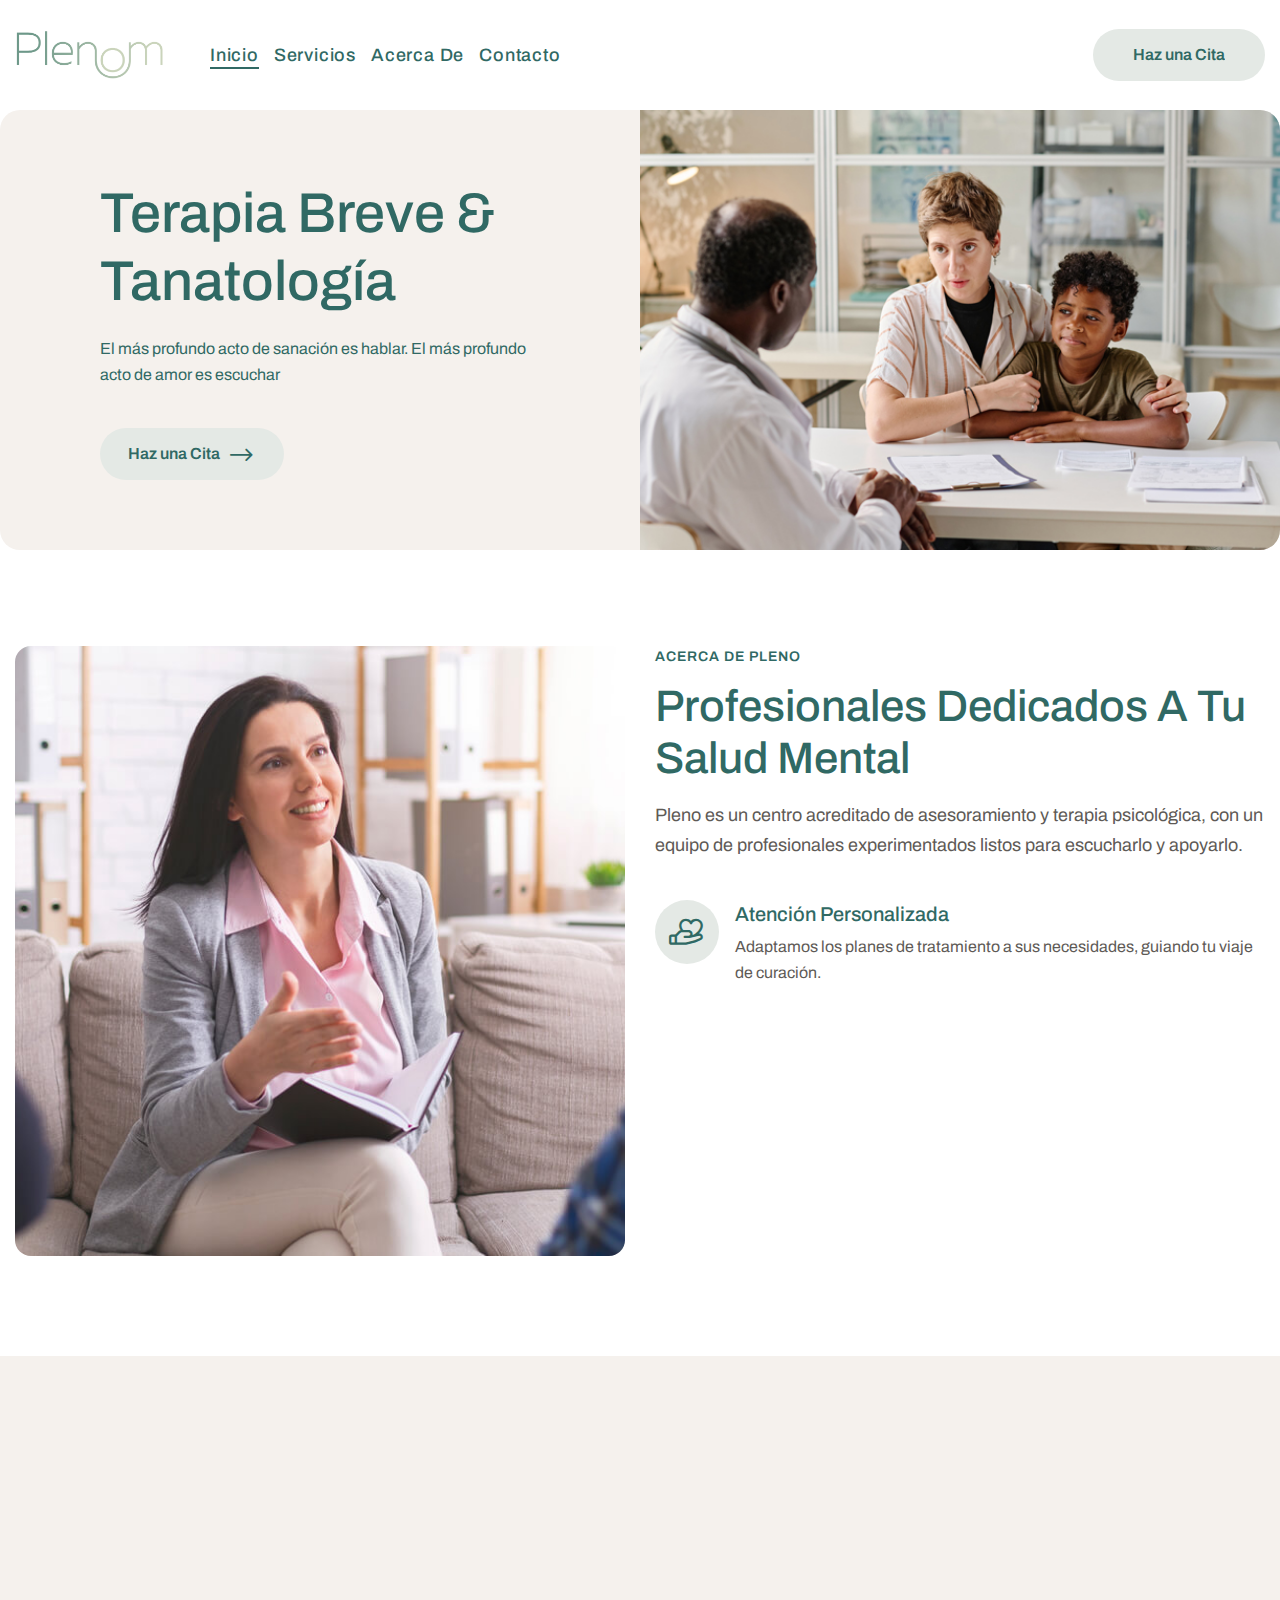
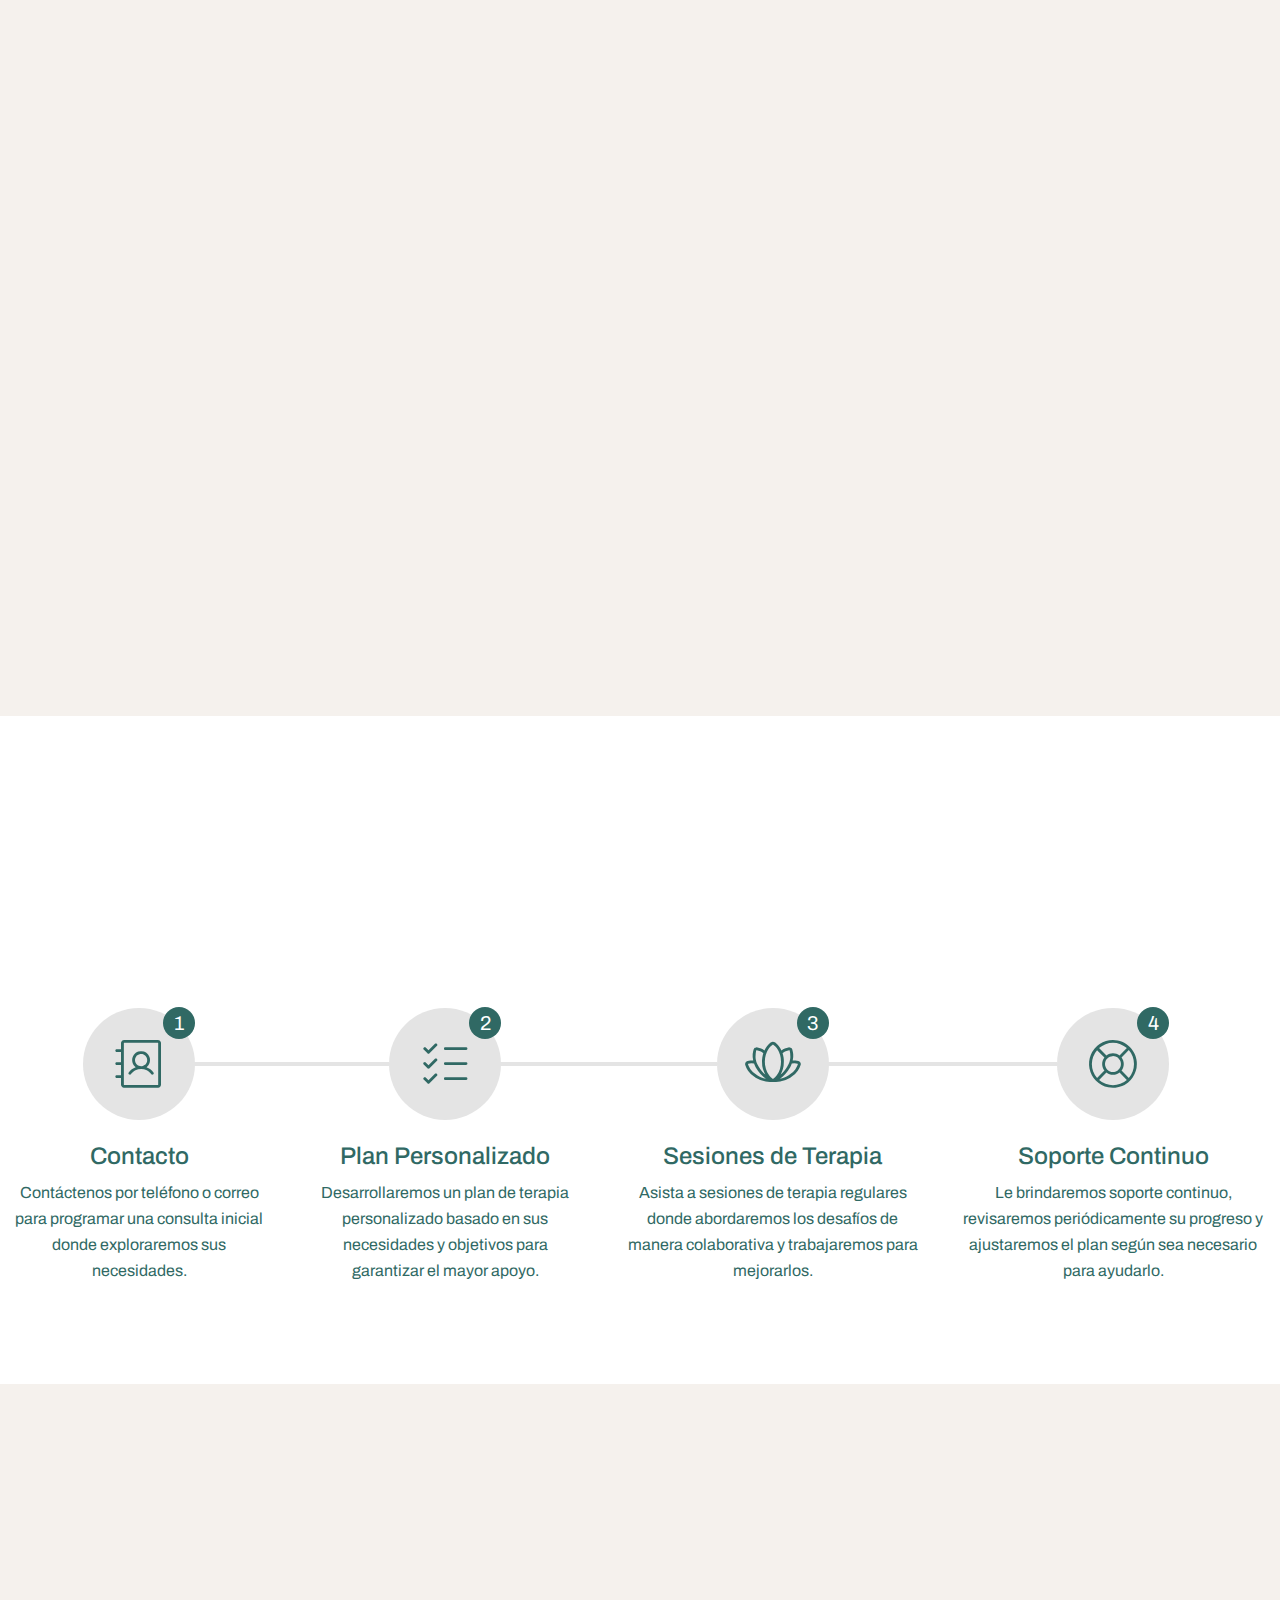
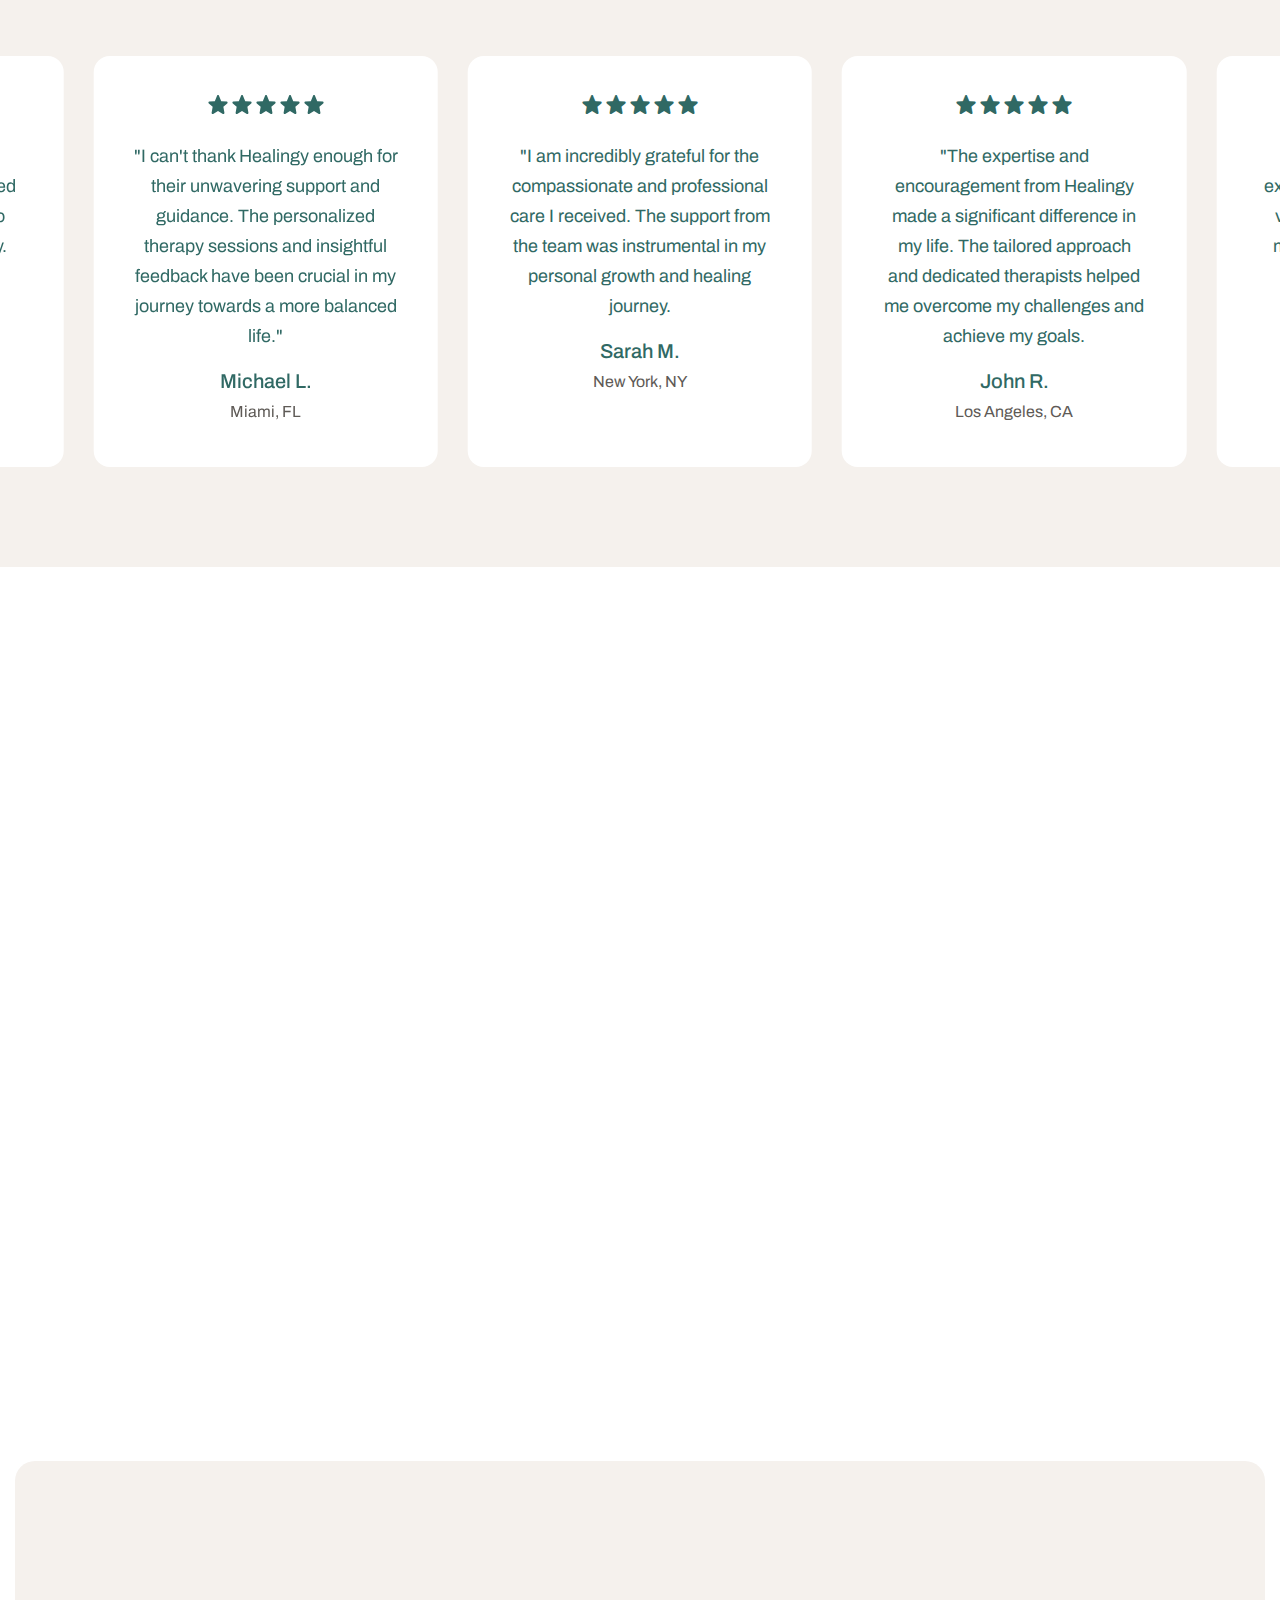
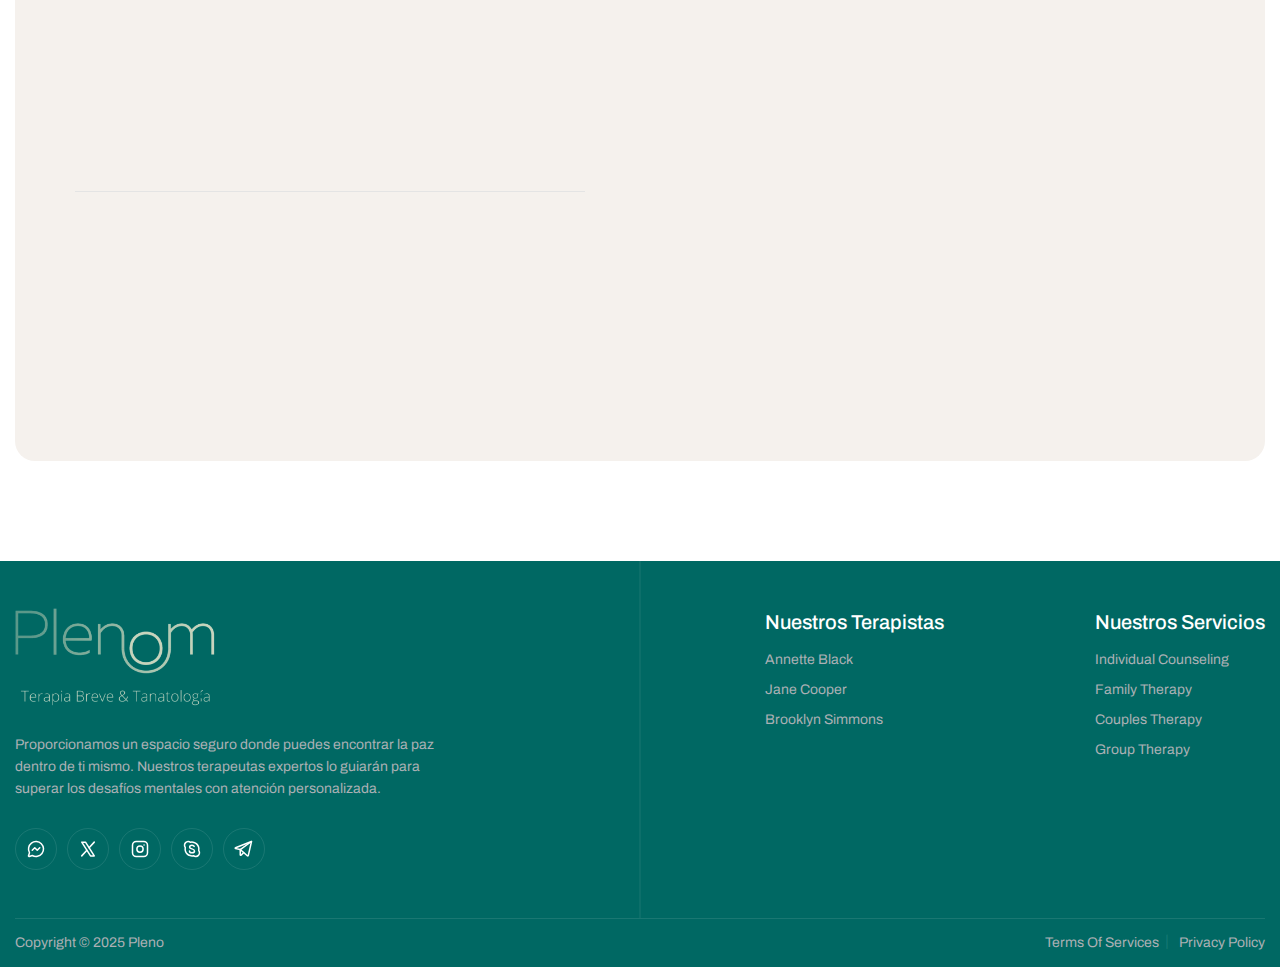
==== index.html @ 7e41d539 "init" ====
<!DOCTYPE html>
<!--[if IE 8]><html class="ie" xmlns="http://www.w3.org/1999/xhtml" xml:lang="en-US" lang="en-US"> <![endif]-->
<!--[if (gte IE 9)|!(IE)]><!-->
<html xmlns="http://www.w3.org/1999/xhtml" xml:lang="en-US" lang="en-US">
  <!--<![endif]-->

  <head>
    <!-- Basic Page Needs -->
    <meta charset="utf-8" />
    <!--[if IE
      ]><meta http-equiv="X-UA-Compatible" content="IE=edge,chrome=1"
    /><![endif]-->
    <title>Healingy - Therapy & Counseling Psychologist HTML Template</title>
    <meta
      name="description"
      content="Healingy is a website that specializes in providing therapy and counseling services to help clients address issues such as stress, anxiety, depression, and relationship challenges. The website offers personalized therapy approaches and online counseling programs, making it easy for individuals to access psychological support anytime and anywhere."
    />
    <meta
      name="keywords"
      content=" Counseling, Psychologist, MentalHealth, Wellness, Healing, AnxietyRelief, StressManagement, DepressionSupport, OnlineTherapy, Therapist"
    />
    <meta name="author" content="themesflat.com" />

    <!-- Mobile Specific Metas -->
    <meta
      name="viewport"
      content="width=device-width, initial-scale=1, maximum-scale=1"
    />

    <!-- Bootstrap -->
    <link rel="stylesheet" type="text/css" href="css/bootstrap.css" />

    <!-- Animate -->
    <link rel="stylesheet" type="text/css" href="css/animate.min.css" />

    <!-- Swiper -->
    <link rel="stylesheet" type="text/css" href="css/swiper-bundle.min.css" />

    <!-- Theme Style -->
    <link rel="stylesheet" type="text/css" href="css/styles.css" />

    <!-- Icon -->
    <link rel="stylesheet" type="text/css" href="icons/icomoon/style.css" />

    <!-- Favicon and Touch Icons  -->
    <link rel="shortcut icon" href="images/logo/favicon.png" />
    <link rel="apple-touch-icon-precomposed" href="images/logo/favicon.png" />
  </head>

  <body>
    <!-- wrapper -->
    <div id="wrapper">
      <!-- .preload -->
      <div id="loading">
        <div id="loading-center">
          <div class="loader-container">
            <div class="wrap-loader">
              <div class="loader"></div>
              <div class="icon">
                <img src="images/logo/favicon.png" alt="" />
              </div>
            </div>
          </div>
        </div>
      </div>
      <!-- /.preload -->

      <!-- .header -->
      <header id="header-main" class="header style-1 no-boder">
        <div class="header-inner">
          <div class="header-inner-wrap">
            <div
              class="mobile-button"
              data-bs-toggle="offcanvas"
              data-bs-target="#menu-mobile"
              aria-controls="menu-mobile"
            >
              <i class="icon-menu"></i>
            </div>
            <div class="header-left">
              <div class="header-logo">
                <a href="index.html" class="site-logo">
                  <img
                    id="logo_header"
                    alt=""
                    width="150"
                    src="images/logo/logo_pleno.png"
                    data-retina="images/logo/logo@2x.png"
                  />
                </a>
              </div>
              <nav class="main-menu">
                <ul class="navigation">
                  <li class="current-menu-item">
                    <a href="inicio.html">Inicio</a>
                  </li>
                  <li>
                    <a href="our-service.html">Servicios</a>
                  </li>

                  <li>
                    <a href="about.html">Acerca De </a>
                  </li>
                  <li>
                    <a href="contact-us.html">Contacto</a>
                  </li>
                </ul>
              </nav>
            </div>
            <div class="header-right">
              <div class="btn-get">
                <a
                  class="tf-btn style-default btn-color-secondary pd-40"
                  href="contact-us.html"
                >
                  <span> Haz una Cita </span>
                </a>
              </div>
            </div>
          </div>
        </div>
      </header>
      <!-- /.header -->

      <!-- .page-title -->
      <div class="page-title-homepage-2">
        <div class="content-inner">
          <div class="heading">
            <h2 class="title animationtext rotate-1">
              Terapia Breve & Tanatología
            </h2>
            <p class="description">
              El más profundo acto de sanación es hablar. El más profundo acto
              de amor es escuchar
            </p>
          </div>
          <a
            class="tf-btn style-default btn-color-secondary pd-28"
            href="contact-us.html"
          >
            <span>Haz una Cita <i class="icon-ArrowRight arr-1"></i></span>
          </a>
        </div>
        <div class="image-wrap">
          <img
            class="lazyload"
            data-src="images/page-title/home_1.jpg"
            src="images/page-title/home_1.jpg"
            alt=""
          />
        </div>
      </div>
      <!-- /.page-title -->

      <!-- .main-content -->
      <div class="main-content home-page-4">
        <!-- .section-box-about -->
        <div class="section-box-about page-home-4 tf-spacing-4">
          <div class="tf-container">
            <div class="wrap-box-about">
              <div class="row">
                <div class="col-md-6">
                  <div
                    class="image-wrap wow fadeInLeft effec-overlay"
                    data-wow-duration="1000"
                    data-wow-delay="0s"
                  >
                    <img
                      class="lazyload"
                      data-src="images/page-title/home_2.jpg"
                      src="images/page-title/home_2.jpg"
                      alt=""
                    />
                  </div>
                </div>
                <div class="col-md-6">
                  <div class="box-about">
                    <div class="heading-section text-start">
                      <p
                        class="text-2 sub wow fadeInUp"
                        data-wow-duration="1000"
                        data-wow-delay="0s"
                      >
                        Acerca De Pleno
                      </p>
                      <h3
                        class="wow fadeInUp"
                        data-wow-duration="1000"
                        data-wow-delay="0s"
                      >
                        Profesionales dedicados a tu salud mental
                      </h3>
                      <p
                        class="description text-1 lh-30 wow fadeInUp"
                        data-wow-duration="1000"
                        data-wow-delay="0s"
                      >
                        Pleno es un centro acreditado de asesoramiento y terapia
                        psicológica, con un equipo de profesionales
                        experimentados listos para escucharlo y apoyarlo.
                      </p>
                    </div>
                    <div class="wrap-icons-box-list">
                      <div
                        class="icons-box-list effec-icon wow fadeInUp"
                        data-wow-duration="1000"
                        data-wow-delay="0s"
                      >
                        <div class="icon">
                          <i class="icon-HandHeart"></i>
                        </div>
                        <div class="content">
                          <h6 class="title">
                            <a href="#"> Atención Personalizada</a>
                          </h6>
                          <p>
                            Adaptamos los planes de tratamiento a sus
                            necesidades, guiando tu viaje de curación.
                          </p>
                        </div>
                      </div>
                      <div
                        class="icons-box-list effec-icon wow fadeInUp"
                        data-wow-duration="1000"
                        data-wow-delay="0s"
                      >
                        <div class="icon">
                          <i class="icon-SketchLogo"></i>
                        </div>
                        <div class="content">
                          <h6 class="title">
                            <a href="#"> Profesionales Experimentados</a>
                          </h6>
                          <p>
                            Nuestros terapeutas ofrecen atención experta con
                            métodos efectivos y estrategias personalizadas.
                          </p>
                        </div>
                      </div>
                      <div
                        class="icons-box-list effec-icon wow fadeInUp"
                        data-wow-duration="1000"
                        data-wow-delay="0s"
                      >
                        <div class="icon">
                          <i class="icon-Lifebuoy"></i>
                        </div>
                        <div class="content">
                          <h6 class="title">
                            <a href="#">Ambiente de Apoyo</a>
                          </h6>
                          <p>
                            Creamos un espacio seguro y de apoyo para personas
                            positivas, cambio duradero.
                          </p>
                        </div>
                      </div>
                    </div>
                  </div>
                </div>
              </div>
            </div>
          </div>
        </div>
        <!-- /.section-box-about -->

        <!-- .section-service -->
        <section class="section-service tf-spacing-1">
          <div class="tf-container">
            <div class="row">
              <div class="col-12">
                <div class="wrap-heading">
                  <div class="heading-section text-start">
                    <p
                      class="text-2 sub wow fadeInUp"
                      data-wow-duration="1000"
                      data-wow-delay="0s"
                    >
                      Lo que Hacemos
                    </p>
                    <h3
                      class="wow fadeInUp"
                      data-wow-duration="1000"
                      data-wow-delay="0s"
                    >
                      Asesoramiento & Terapia
                    </h3>
                    <p
                      class="description text-1 lh-30 wow fadeInUp"
                      data-wow-duration="1000"
                      data-wow-delay="0s"
                    >
                      Ofrecemos una amplia gama de servicios para satisfacer sus
                      necesidades personales.
                    </p>
                  </div>
                  <a
                    class="tf-btn style-default btn-color-white has-boder pd-26 wow fadeInUp"
                    data-wow-duration="1000"
                    data-wow-delay="0.1s"
                    href="our-service.html"
                  >
                    <span>Explora Nuestros Servicios</span>
                  </a>
                </div>
                <div class="grid-layout-3 multi-item">
                  <div
                    class="service-item h-280 wow fadeInUp"
                    data-wow-duration="1000"
                    data-wow-delay="0s"
                  >
                    <div class="content z-5">
                      <h5 class="title">
                        <a href="service-details.html">
                          Acompañamiento Integral</a
                        >
                      </h5>
                      <p>
                        Apoyo emocional y psicológico en cada etapa de tu
                        tratamiento para promover tu bienestar.
                      </p>
                    </div>
                    <a href="service-details.html" class="tf-btn-link z-5">
                      <span data-text="Read More">Leer Más</span>
                      <i class="icon-ArrowRight"></i>
                    </a>
                  </div>
                  <div
                    class="service-item h-280 wow fadeInUp"
                    data-wow-duration="1000"
                    data-wow-delay="0.1s"
                  >
                    <div class="content z-5">
                      <h5 class="title">
                        <a href="service-details.html"
                          >Herramientas Personalizadas</a
                        >
                      </h5>
                      <p>
                        Estrategias adaptadas a tus necesidades para manejar
                        emociones y mejorar tu calidad de vida.
                      </p>
                    </div>
                    <a href="service-details.html" class="tf-btn-link z-5">
                      <span data-text="Read More">Leer Más</span>
                      <i class="icon-ArrowRight"></i>
                    </a>
                  </div>
                  <div
                    class="service-item h-280 wow fadeInUp"
                    data-wow-duration="1000"
                    data-wow-delay="0.2s"
                  >
                    <div class="content z-5">
                      <h5 class="title">
                        <a href="service-details.html"
                          >Terapia Psicológica Breve</a
                        >
                      </h5>
                      <p>
                        Sesiones especializadas para el manejo emocional en
                        enfermedades crónicas y degenerativas.
                      </p>
                    </div>
                    <a href="service-details.html" class="tf-btn-link z-5">
                      <span data-text="Read More">Leer Más</span>
                      <i class="icon-ArrowRight"></i>
                    </a>
                  </div>
                  <div
                    class="service-item h-280 wow fadeInUp"
                    data-wow-duration="1000"
                    data-wow-delay="0s"
                  >
                    <div class="content z-5">
                      <h5 class="title">
                        <a href="service-details.html"
                          >Acompañamiento Tanatológico</a
                        >
                      </h5>
                      <p>
                        Asistencia en procesos de duelo y apoyo en el final de
                        la vida.
                      </p>
                    </div>
                    <a href="service-details.html" class="tf-btn-link z-5">
                      <span data-text="Read More">Leer Más</span>
                      <i class="icon-ArrowRight"></i>
                    </a>
                  </div>
                  <div
                    class="service-item h-280 wow fadeInUp"
                    data-wow-duration="1000"
                    data-wow-delay="0.1s"
                  >
                    <div class="content z-5">
                      <h5 class="title">
                        <a href="service-details.html">
                          Apoyo a Personal de Salud</a
                        >
                      </h5>
                      <p>
                        Desarrollo de competencias emocionales y prevención del
                        burnout para profesionales de la salud.
                      </p>
                    </div>
                    <a href="service-details.html" class="tf-btn-link z-5">
                      <span data-text="Read More">Leer Más</span>
                      <i class="icon-ArrowRight"></i>
                    </a>
                  </div>
                  <div
                    class="service-item h-280 wow fadeInUp"
                    data-wow-duration="1000"
                    data-wow-delay="0.2s"
                  >
                    <div class="content z-5">
                      <h5 class="title">
                        <a href="service-details.html">Apoyo a Familias</a>
                      </h5>
                      <p>
                        Soporte emocional durante el proceso de enfermedad y
                        cuidados paliativos para los cuidadores.
                      </p>
                    </div>
                    <a href="service-details.html" class="tf-btn-link z-5">
                      <span data-text="Read More">Leer Más</span>
                      <i class="icon-ArrowRight"></i>
                    </a>
                  </div>
                </div>
              </div>
            </div>
          </div>
        </section>
        <!-- /.section-service -->

        <!-- .section-process -->
        <section class="section-process home-page-4 tf-spacing-1">
          <div class="tf-container">
            <div class="row">
              <div class="col-12">
                <div class="heading-section">
                  <p
                    class="text-2 sub wow fadeInUp"
                    data-wow-duration="1000"
                    data-wow-delay="0s"
                  >
                    Nuestro Proceso
                  </p>
                  <h3
                    class="wow fadeInUp"
                    data-wow-duration="1000"
                    data-wow-delay="0s"
                  >
                    Asesoramiento & Terapia
                  </h3>
                  <p
                    class="description text-1 lh-30 wow fadeInUp"
                    data-wow-duration="1000"
                    data-wow-delay="0s"
                  >
                    Apoyándolo desde la consulta hasta la atención para un
                    camino fluido hacia el bienestar mental.
                  </p>
                </div>
                <div class="wrap-process">
                  <div class="process-item style-has-icon inactive effec-icon">
                    <div class="item">
                      <i class="icon-Lifebuoy"></i>
                      <span class="number">4</span>
                      <span class="line"></span>
                    </div>
                    <div class="content">
                      <h5 class="title"><a href="#">Soporte Continuo</a></h5>
                      <p>
                        Le brindaremos soporte continuo, revisaremos
                        periódicamente su progreso y ajustaremos el plan según
                        sea necesario para ayudarlo.
                      </p>
                    </div>
                  </div>
                  <div class="process-item style-has-icon inactive effec-icon">
                    <div class="item">
                      <i class="icon-FlowerLotus"></i>
                      <span class="line"></span>
                      <span class="number">3</span>
                    </div>
                    <div class="content">
                      <h5 class="title"><a href="#">Sesiones de Terapia</a></h5>
                      <p>
                        Asista a sesiones de terapia regulares donde abordaremos
                        los desafíos de manera colaborativa y trabajaremos para
                        mejorarlos.
                      </p>
                    </div>
                  </div>

                  <div class="process-item style-has-icon effec-icon">
                    <div class="item">
                      <i class="icon-ListChecks"></i>
                      <span class="number">2</span>
                      <span class="line"></span>
                    </div>
                    <div class="content">
                      <h5 class="title"><a href="#">Plan Personalizado</a></h5>
                      <p>
                        Desarrollaremos un plan de terapia personalizado basado
                        en sus necesidades y objetivos para garantizar el mayor
                        apoyo.
                      </p>
                    </div>
                  </div>
                  <div class="process-item style-has-icon effec-icon">
                    <div class="item">
                      <i class="icon-AddressBook"></i>
                      <span class="number">1</span>
                    </div>
                    <div class="content">
                      <h5 class="title">
                        <a href="#">Contacto</a>
                      </h5>
                      <p>
                        Contáctenos por teléfono o correo para programar una
                        consulta inicial donde exploraremos sus necesidades.
                      </p>
                    </div>
                  </div>
                </div>
              </div>
            </div>
          </div>
        </section>
        <!-- /.section-process -->

        <!-- .section-testimonials -->
        <section class="section-testimonials bg-1 home-page-3 tf-spacing-1">
          <div class="heading-section">
            <p
              class="text-2 sub wow fadeInUp"
              data-wow-duration="1000"
              data-wow-delay="0s"
            >
              Client Testimonials
            </p>
            <h3
              class="wow fadeInUp"
              data-wow-duration="1000"
              data-wow-delay="0s"
            >
              What Our Clients Are Saying
            </h3>
            <p
              class="description text-1 lh-30 wow fadeInUp"
              data-wow-duration="1000"
              data-wow-delay="0s"
            >
              Hear firsthand accounts of healing and positive change.
            </p>
          </div>
          <div class="swiper-container slider-testimonial-center">
            <div class="swiper-wrapper">
              <div class="swiper-slide">
                <div class="wg-testimonial style-text-center">
                  <div class="rating">
                    <i class="icon-favorite_major"></i>
                    <i class="icon-favorite_major"></i>
                    <i class="icon-favorite_major"></i>
                    <i class="icon-favorite_major"></i>
                    <i class="icon-favorite_major"></i>
                  </div>
                  <div class="content">
                    <p class="text text-1 lh-30 fw-4 mb-16">
                      "I am incredibly grateful for the compassionate and
                      professional care I received. The support from the team
                      was instrumental in my personal growth and healing
                      journey.
                    </p>
                    <div class="bot">
                      <div class="info">
                        <h6 class="title">
                          <a href="therapists-details.html"> Sarah M.</a>
                        </h6>
                        <p>New York, NY</p>
                      </div>
                    </div>
                  </div>
                </div>
              </div>
              <div class="swiper-slide">
                <div class="wg-testimonial style-text-center">
                  <div class="rating">
                    <i class="icon-favorite_major"></i>
                    <i class="icon-favorite_major"></i>
                    <i class="icon-favorite_major"></i>
                    <i class="icon-favorite_major"></i>
                    <i class="icon-favorite_major"></i>
                  </div>
                  <div class="content">
                    <p class="text text-1 lh-30 fw-4 mb-16">
                      "The expertise and encouragement from Healingy made a
                      significant difference in my life. The tailored approach
                      and dedicated therapists helped me overcome my challenges
                      and achieve my goals.
                    </p>
                    <div class="bot">
                      <div class="info">
                        <h6 class="title">
                          <a href="therapists-details.html"> John R. </a>
                        </h6>
                        <p>Los Angeles, CA</p>
                      </div>
                    </div>
                  </div>
                </div>
              </div>
              <div class="swiper-slide">
                <div class="wg-testimonial style-text-center">
                  <div class="rating">
                    <i class="icon-favorite_major"></i>
                    <i class="icon-favorite_major"></i>
                    <i class="icon-favorite_major"></i>
                    <i class="icon-favorite_major"></i>
                    <i class="icon-favorite_major"></i>
                  </div>
                  <div class="content">
                    <p class="text text-1 lh-30 fw-4 mb-16">
                      "Thanks to Healingy’s exceptional team, I have gained
                      valuable insights and tools to manage my stress
                      effectively. The personalized care and understanding truly
                      made a positive impact."
                    </p>
                    <div class="bot">
                      <div class="info">
                        <h6 class="title">
                          <a href="therapists-details.html">Emily T.</a>
                        </h6>
                        <p>Chicago, IL</p>
                      </div>
                    </div>
                  </div>
                </div>
              </div>
              <div class="swiper-slide">
                <div class="wg-testimonial style-text-center">
                  <div class="rating">
                    <i class="icon-favorite_major"></i>
                    <i class="icon-favorite_major"></i>
                    <i class="icon-favorite_major"></i>
                    <i class="icon-favorite_major"></i>
                    <i class="icon-favorite_major"></i>
                  </div>
                  <div class="content">
                    <p class="text text-1 lh-30 fw-4 mb-16">
                      "I can't thank Healingy enough for their unwavering
                      support and guidance. The personalized therapy sessions
                      and insightful feedback have been crucial in my journey
                      towards a more balanced life."
                    </p>
                    <div class="bot">
                      <div class="info">
                        <h6 class="title">
                          <a href="therapists-details.html">Michael L.</a>
                        </h6>
                        <p>Miami, FL</p>
                      </div>
                    </div>
                  </div>
                </div>
              </div>
            </div>
          </div>
        </section>
        <!-- /.section-testimonials -->

        <!-- .section-news -->
        <section class="section-news tf-spacing-1 style-pagination">
          <div class="tf-container">
            <div class="row">
              <div class="col-12">
                <div class="heading-section">
                  <h3
                    class="wow fadeInUp"
                    data-wow-duration="1000"
                    data-wow-delay="0s"
                  >
                    Talleres
                  </h3>
                  <p
                    class="description text-1 wow fadeInUp"
                    data-wow-duration="1000"
                    data-wow-delay="0s"
                  >
                    Reviza los talleres que tenemos.
                  </p>
                </div>
                <div class="swiper-container slider-layout-3">
                  <div class="swiper-wrapper">
                    <div class="swiper-slide">
                      <div
                        class="article-blog-item hover-img wow fadeInUp"
                        data-wow-duration="1000"
                        data-wow-delay="0s"
                      >
                        <div class="image-wrap">
                          <a href="blog-details.html">
                            <img
                              class="lazyload"
                              data-src="images/blog/blog-1.jpg"
                              src="images/blog/blog-1.jpg"
                              alt=""
                            />
                          </a>
                          <div class="date-time">
                            <div class="content">
                              <p class="entry-day">12</p>
                              <p class="entry-month fw-book">SEP</p>
                            </div>
                          </div>
                        </div>
                        <div class="content">
                          <p class="sub"><a href="#">Terapia</a></p>
                          <h5 class="title">
                            <a href="blog-details.html"
                              >Diplomado Bienestar Psicológico en Enfermedades
                              Crónicas y Atención Integral del Duelo
                            </a>
                          </h5>
                        </div>
                        <a href="#" class="tf-btn-link">
                          <span data-text="Read More">Leer Más</span>
                          <i class="icon-ArrowRight"></i>
                        </a>
                      </div>
                    </div>
                    <div class="swiper-slide">
                      <div
                        class="article-blog-item hover-img wow fadeInUp"
                        data-wow-duration="1000"
                        data-wow-delay="0.1s"
                      >
                        <div class="image-wrap">
                          <a href="blog-details.html">
                            <img
                              class="lazyload"
                              data-src="images/blog/blog-3.jpg"
                              src="images/blog/blog-3.jpg"
                              alt=""
                            />
                          </a>
                          <div class="date-time">
                            <div class="content">
                              <p class="entry-day">12</p>
                              <p class="entry-month fw-book">SEP</p>
                            </div>
                          </div>
                        </div>
                        <div class="content">
                          <p class="sub"><a href="#">Terapia</a></p>
                          <h5 class="title">
                            <a href="blog-details.html"
                              >Taller Primeros Auxilios Psicológicos en
                              Contextos Hospitalarios
                            </a>
                          </h5>
                          <p>
                            Explore how CBT techniques help manage stress and
                            build resilience for a calmer life.
                          </p>
                        </div>
                        <a href="#" class="tf-btn-link">
                          <span data-text="Read More">Leer Más</span>
                          <i class="icon-ArrowRight"></i>
                        </a>
                      </div>
                    </div>
                    <div class="swiper-slide">
                      <div
                        class="article-blog-item hover-img wow fadeInUp"
                        data-wow-duration="1000"
                        data-wow-delay="0.2s"
                      >
                        <div class="image-wrap">
                          <a href="blog-details.html">
                            <img
                              class="lazyload"
                              data-src="images/blog/blog-4.jpg"
                              src="images/blog/blog-4.jpg"
                              alt=""
                            />
                          </a>
                          <div class="date-time">
                            <div class="content">
                              <p class="entry-day">14</p>
                              <p class="entry-month fw-book">SEP</p>
                            </div>
                          </div>
                        </div>
                        <div class="content">
                          <p class="sub"><a href="#">Terapia</a></p>
                          <h5 class="title">
                            <a href="blog-details.html"
                              >Taller de Crecimiento en inteligencia emocional y
                              profesional
                            </a>
                          </h5>
                          <p>
                            Find out how therapy can guide you through trauma
                            recovery and foster long-term healing.
                          </p>
                        </div>
                        <a href="#" class="tf-btn-link">
                          <span data-text="Read More">Leer Más</span>
                          <i class="icon-ArrowRight"></i>
                        </a>
                      </div>
                    </div>
                  </div>
                </div>
                <div class="swiper-pagination pagination-layout"></div>
              </div>
            </div>
          </div>
        </section>
        <!-- /.section-news-->

        <!-- .section-contact -->
        <section class="section-contact">
          <div class="tf-container">
            <div class="row">
              <div class="col-12">
                <div class="wrap-content">
                  <div class="box-contact">
                    <div class="heading-section text-start">
                      <p
                        class="text-2 sub wow fadeInUp"
                        data-wow-duration="1000"
                        data-wow-delay="0s"
                      >
                        Reserve una Consulta
                      </p>
                      <h3
                        class="wow fadeInUp"
                        data-wow-duration="1000"
                        data-wow-delay="0s"
                      >
                        Comience su Viaje de Curación
                      </h3>
                      <p
                        class="description text-1 lh-30 wow fadeInUp"
                        data-wow-duration="1000"
                        data-wow-delay="0s"
                      >
                        Conéctese con un especialista dedicado hoy y dé el
                        primer paso hacia una vida más saludable y plena.
                      </p>
                    </div>
                    <ul class="list-info">
                      <li
                        class="wow fadeInUp"
                        data-wow-duration="1000"
                        data-wow-delay="0s"
                      >
                        <i class="icon-Envelope"></i>
                        <a href="#">themesflat@gmail.com</a>
                      </li>
                      <li
                        class="wow fadeInUp"
                        data-wow-duration="1000"
                        data-wow-delay="0s"
                      >
                        <i class="icon-PhoneCall"></i>1-333-345-6868
                      </li>
                      <li
                        class="wow fadeInUp"
                        data-wow-duration="1000"
                        data-wow-delay="0s"
                      >
                        <i class="icon-MapPin"></i>101 E 129th St, East Chicago,
                        IN 46312, US
                      </li>
                    </ul>
                    <a
                      href="contact-us.html"
                      class="tf-btn-link z-5 wow fadeInUp"
                      data-wow-duration="1000"
                      data-wow-delay="0s"
                    >
                      <span data-text="Open map">Ver mapa</span>
                      <i class="icon-ArrowRight"></i>
                    </a>
                  </div>
                  <form
                    class="form-consultation wow fadeInRight"
                    data-wow-duration="1000"
                    data-wow-delay="0s"
                    method="post"
                    id="contactform"
                    action="./contact/contact-process.php"
                  >
                    <h4 class="mb-20 text-center">Obtenga Una Consulta</h4>
                    <fieldset class="name">
                      <input
                        type="text"
                        name="name"
                        class="tf-input style-1"
                        placeholder="Tu Nombre*"
                        tabindex="2"
                        aria-required="true"
                        required
                      />
                    </fieldset>
                    <fieldset class="phone">
                      <input
                        type="number"
                        name="phone"
                        class="tf-input style-1"
                        placeholder="Numero de Teléfono*"
                        tabindex="2"
                        aria-required="true"
                        required
                      />
                    </fieldset>
                    <div class="select-custom mb-20">
                      <select id="service" data-default="" name="select">
                        <option value="---">Elegir Servicio</option>
                        <option value="Individual Counseling">
                          Individual Counseling
                        </option>
                        <option value="Family Therapy">Family Therapy</option>
                        <option value="Couples Therapy">Couples Therapy</option>
                        <option value="Group Therapy">Group Therapy</option>
                        <option value="Child & Adolescent Therapy">
                          Child & Adolescent Therapy
                        </option>
                        <option value="Trauma Counseling">
                          Trauma Counseling
                        </option>
                      </select>
                    </div>
                    <fieldset class="message">
                      <textarea
                        id="message"
                        class="tf-input"
                        name="message"
                        rows="4"
                        placeholder="Tu Mensaje"
                        tabindex="4"
                        aria-required="true"
                        required
                      ></textarea>
                    </fieldset>
                    <button
                      class="tf-btn style-default btn-color-secondary pd-40 boder-8 send-wrap"
                      type="submit"
                    >
                      <span>Enviar</span>
                    </button>
                  </form>
                </div>
              </div>
            </div>
          </div>
        </section>
        <!-- /.section-contact -->
      </div>
      <!-- /.main-content -->

      <!-- #Footer -->
      <footer id="footer">
        <div class="tf-container">
          <div class="row">
            <div class="col-12">
              <div class="footer-main">
                <div class="footer-left">
                  <div class="footer-logo">
                    <a href="index.html">
                      <img
                        id="logo_footer"
                        src="images/logo/logo_pleno_footer.png"
                        data-retina="./images/logo/logo_pleno_footer.png"
                        alt=""
                        width="200"
                      />
                    </a>
                  </div>
                  <p class="description">
                    Proporcionamos un espacio seguro donde puedes encontrar la
                    paz dentro de ti mismo. Nuestros terapeutas expertos lo
                    guiarán para superar los desafíos mentales con atención
                    personalizada.
                  </p>

                  <ul class="tf-social">
                    <li>
                      <a href="#"
                        ><svg
                          width="20"
                          height="20"
                          viewBox="0 0 20 20"
                          fill="none"
                          xmlns="http://www.w3.org/2000/svg"
                        >
                          <g clip-path="url(#clip0_11089_880)">
                            <path
                              d="M6.25 11.25L8.75 8.75L11.25 11.25L13.75 8.75"
                              stroke="white"
                              stroke-width="1.5"
                              stroke-linecap="round"
                              stroke-linejoin="round"
                            />
                            <path
                              d="M6.24382 16.4932C7.81923 17.405 9.67248 17.7127 11.458 17.359C13.2436 17.0053 14.8396 16.0143 15.9484 14.5708C17.0573 13.1273 17.6033 11.3298 17.4847 9.51341C17.3662 7.69704 16.5911 5.98577 15.304 4.69866C14.0169 3.41156 12.3056 2.63646 10.4892 2.51789C8.67284 2.39932 6.87533 2.94537 5.43182 4.05422C3.98831 5.16308 2.99733 6.75906 2.64363 8.54461C2.28993 10.3302 2.59766 12.1834 3.50944 13.7588L2.5321 16.6768C2.49538 16.7869 2.49005 16.9051 2.51671 17.0181C2.54337 17.131 2.60097 17.2344 2.68306 17.3165C2.76514 17.3985 2.86847 17.4561 2.98145 17.4828C3.09443 17.5095 3.2126 17.5041 3.32273 17.4674L6.24382 16.4932Z"
                              stroke="white"
                              stroke-width="1.5"
                              stroke-linecap="round"
                              stroke-linejoin="round"
                            />
                          </g>
                          <defs>
                            <clipPath id="clip0_11089_880">
                              <rect width="20" height="20" fill="white" />
                            </clipPath>
                          </defs>
                        </svg>
                      </a>
                    </li>
                    <li>
                      <a href="#">
                        <svg
                          width="20"
                          height="20"
                          viewBox="0 0 20 20"
                          fill="none"
                          xmlns="http://www.w3.org/2000/svg"
                        >
                          <g clip-path="url(#clip0_11089_1677)">
                            <path
                              d="M3.75 3.125H7.5L16.25 16.875H12.5L3.75 3.125Z"
                              stroke="white"
                              stroke-width="1.5"
                              stroke-linecap="round"
                              stroke-linejoin="round"
                            />
                            <path
                              d="M8.89687 11.2129L3.75 16.8746"
                              stroke="white"
                              stroke-width="1.5"
                              stroke-linecap="round"
                              stroke-linejoin="round"
                            />
                            <path
                              d="M16.2484 3.125L11.1016 8.78672"
                              stroke="white"
                              stroke-width="1.5"
                              stroke-linecap="round"
                              stroke-linejoin="round"
                            />
                          </g>
                          <defs>
                            <clipPath id="clip0_11089_1677">
                              <rect width="20" height="20" fill="white" />
                            </clipPath>
                          </defs>
                        </svg>
                      </a>
                    </li>
                    <li>
                      <a href="#"
                        ><svg
                          width="20"
                          height="20"
                          viewBox="0 0 20 20"
                          fill="none"
                          xmlns="http://www.w3.org/2000/svg"
                        >
                          <g clip-path="url(#clip0_11089_891)">
                            <path
                              d="M10 13.125C11.7259 13.125 13.125 11.7259 13.125 10C13.125 8.27411 11.7259 6.875 10 6.875C8.27411 6.875 6.875 8.27411 6.875 10C6.875 11.7259 8.27411 13.125 10 13.125Z"
                              stroke="white"
                              stroke-width="1.5"
                              stroke-linecap="round"
                              stroke-linejoin="round"
                            />
                            <path
                              d="M13.75 2.5H6.25C4.17893 2.5 2.5 4.17893 2.5 6.25V13.75C2.5 15.8211 4.17893 17.5 6.25 17.5H13.75C15.8211 17.5 17.5 15.8211 17.5 13.75V6.25C17.5 4.17893 15.8211 2.5 13.75 2.5Z"
                              stroke="white"
                              stroke-width="1.5"
                              stroke-linecap="round"
                              stroke-linejoin="round"
                            />
                            <path
                              d="M14.0625 6.71875C14.494 6.71875 14.8438 6.36897 14.8438 5.9375C14.8438 5.50603 14.494 5.15625 14.0625 5.15625C13.631 5.15625 13.2812 5.50603 13.2812 5.9375C13.2812 6.36897 13.631 6.71875 14.0625 6.71875Z"
                              fill="white"
                            />
                          </g>
                          <defs>
                            <clipPath id="clip0_11089_891">
                              <rect width="20" height="20" fill="white" />
                            </clipPath>
                          </defs>
                        </svg>
                      </a>
                    </li>
                    <li>
                      <a href="#"
                        ><svg
                          width="20"
                          height="20"
                          viewBox="0 0 20 20"
                          fill="none"
                          xmlns="http://www.w3.org/2000/svg"
                        >
                          <g clip-path="url(#clip0_11089_897)">
                            <path
                              d="M7.5 11.875C7.5 12.9102 8.61953 13.75 10 13.75C11.3805 13.75 12.5 12.9102 12.5 11.875C12.5 9.375 7.63906 10.3125 7.63906 8.125C7.63906 7.08984 8.61953 6.25 10 6.25C11.0352 6.25 11.8461 6.71875 12.1875 7.39531"
                              stroke="white"
                              stroke-width="1.5"
                              stroke-linecap="round"
                              stroke-linejoin="round"
                            />
                            <path
                              d="M16.7185 11.4602C17.2734 12.1819 17.5469 13.0809 17.4877 13.9894C17.4286 14.8978 17.0411 15.7538 16.3973 16.3976C15.7536 17.0413 14.8976 17.4289 13.9891 17.488C13.0806 17.5471 12.1817 17.2737 11.4599 16.7188C10.3352 16.9619 9.16735 16.9191 8.06341 16.5941C6.95947 16.2692 5.95465 15.6726 5.14094 14.8589C4.32722 14.0452 3.7306 13.0403 3.40567 11.9364C3.08074 10.8325 3.03789 9.66466 3.28103 8.53987C2.72612 7.81813 2.45272 6.91917 2.51182 6.01069C2.57093 5.10221 2.95851 4.24626 3.60226 3.6025C4.24601 2.95875 5.10197 2.57117 6.01045 2.51207C6.91893 2.45296 7.81789 2.72636 8.53963 3.28128C9.66441 3.03813 10.8322 3.08098 11.9362 3.40591C13.0401 3.73084 14.0449 4.32747 14.8586 5.14118C15.6723 5.9549 16.269 6.95971 16.5939 8.06365C16.9188 9.16759 16.9617 10.3354 16.7185 11.4602Z"
                              stroke="white"
                              stroke-width="1.5"
                              stroke-linecap="round"
                              stroke-linejoin="round"
                            />
                          </g>
                          <defs>
                            <clipPath id="clip0_11089_897">
                              <rect width="20" height="20" fill="white" />
                            </clipPath>
                          </defs>
                        </svg>
                      </a>
                    </li>
                    <li>
                      <a href="#"
                        ><svg
                          width="20"
                          height="20"
                          viewBox="0 0 20 20"
                          fill="none"
                          xmlns="http://www.w3.org/2000/svg"
                        >
                          <g clip-path="url(#clip0_11089_902)">
                            <path
                              d="M6.24939 10.5366L13.301 16.7186C13.3822 16.7903 13.4806 16.8396 13.5867 16.8618C13.6927 16.8839 13.8027 16.8781 13.9058 16.845C14.0089 16.8118 14.1016 16.7524 14.1749 16.6726C14.2481 16.5928 14.2994 16.4953 14.3236 16.3897L17.4994 2.59521C17.5025 2.58138 17.5018 2.56696 17.4973 2.55351C17.4928 2.54006 17.4848 2.52807 17.474 2.51884C17.4633 2.50961 17.4502 2.50348 17.4362 2.5011C17.4223 2.49873 17.4079 2.5002 17.3947 2.50537L1.56189 8.70146C1.4636 8.73929 1.38023 8.80798 1.3243 8.89722C1.26837 8.98646 1.2429 9.09143 1.2517 9.19638C1.26051 9.30133 1.30312 9.4006 1.37313 9.47927C1.44315 9.55794 1.5368 9.61178 1.64001 9.63271L6.24939 10.5366Z"
                              stroke="white"
                              stroke-width="1.5"
                              stroke-linecap="round"
                              stroke-linejoin="round"
                            />
                            <path
                              d="M6.25 10.5375L17.4539 2.50781"
                              stroke="white"
                              stroke-width="1.5"
                              stroke-linecap="round"
                              stroke-linejoin="round"
                            />
                            <path
                              d="M9.71641 13.577L7.325 16.0582C7.23859 16.1479 7.12737 16.2097 7.00561 16.2357C6.88384 16.2617 6.75708 16.2507 6.64157 16.2042C6.52607 16.1577 6.42709 16.0778 6.35732 15.9747C6.28755 15.8715 6.25018 15.7499 6.25 15.6254V10.5371"
                              stroke="white"
                              stroke-width="1.5"
                              stroke-linecap="round"
                              stroke-linejoin="round"
                            />
                          </g>
                          <defs>
                            <clipPath id="clip0_11089_902">
                              <rect width="20" height="20" fill="white" />
                            </clipPath>
                          </defs>
                        </svg>
                      </a>
                    </li>
                  </ul>
                </div>
                <div class="footer-right">
                  <div class="wrap-footer-menu-list">
                    <div class="footer-menu-list footer-col-block">
                      <h6 class="title title-desktop">Nuestros Terapistas</h6>
                      <h6 class="title title-mobile">Nuestros Terapistas</h6>
                      <ul class="tf-collapse-content">
                        <li>
                          <a href="therapists-details.html">Annette Black</a>
                        </li>
                        <li>
                          <a href="therapists-details.html">Jane Cooper</a>
                        </li>
                        <li>
                          <a href="therapists-details.html">Brooklyn Simmons</a>
                        </li>
                      </ul>
                    </div>
                    <div class="footer-menu-list footer-col-block">
                      <h6 class="title title-desktop">Nuestros Servicios</h6>
                      <h6 class="title title-mobile">Nuestros Servicios</h6>
                      <ul class="tf-collapse-content">
                        <li>
                          <a href="service-details.html"
                            >Individual Counseling</a
                          >
                        </li>
                        <li>
                          <a href="service-details.html">Family Therapy</a>
                        </li>
                        <li>
                          <a href="service-details.html">Couples Therapy</a>
                        </li>
                        <li>
                          <a href="service-details.html">Group Therapy</a>
                        </li>
                      </ul>
                    </div>
                  </div>
                </div>
              </div>
              <div class="footer-bottom">
                <p>Copyright © 2025 Pleno</p>
                <ul class="content-right">
                  <li><a href="shop.html">Terms Of Services</a></li>
                  <li><a href="contact-us.html"> Privacy Policy</a></li>
                </ul>
              </div>
            </div>
          </div>
        </div>
      </footer>
      <!-- /#Footer -->
    </div>
    <!-- /.wrapper -->

    <!-- .mobile-nav -->
    <div
      class="offcanvas offcanvas-start mobile-nav-wrap"
      tabindex="-1"
      id="menu-mobile"
      aria-labelledby="menu-mobile"
    >
      <div class="offcanvas-header top-nav-mobile">
        <div class="offcanvas-title">
          <a href="index.html"><img src="images/logo/logo@2x.png" alt="" /></a>
        </div>
        <div data-bs-dismiss="offcanvas" aria-label="Close">
          <i class="icon-close"></i>
        </div>
      </div>
      <div class="offcanvas-body inner-mobile-nav">
        <div class="mb-body">
          <ul id="menu-mobile-menu">
            <li
              class="menu-item menu-item-has-children-mobile current-menu-item"
            >
              <a
                href="#dropdown-menu-one"
                class="item-menu-mobile collapsed"
                data-bs-toggle="collapse"
                aria-expanded="true"
                aria-controls="dropdown-menu-one"
              >
                Home
              </a>
              <div
                id="dropdown-menu-one"
                class="collapse"
                data-bs-parent="#menu-mobile-menu"
              >
                <ul class="sub-mobile">
                  <li class="menu-item">
                    <a href="index.html">Homepage 01</a>
                  </li>
                  <li class="menu-item">
                    <a href="home-02.html">Homepage 02</a>
                  </li>
                  <li class="menu-item">
                    <a href="home-03.html">Homepage 03</a>
                  </li>
                  <li class="menu-item current-item">
                    <a href="home-04.html">Homepage 04</a>
                  </li>
                  <li class="menu-item">
                    <a href="home-silde-text-scroll.html"
                      >Home silde text scroll</a
                    >
                  </li>
                </ul>
              </div>
            </li>
            <li class="menu-item">
              <a href="about.html" class="item-menu-mobile"> About</a>
            </li>
            <li class="menu-item menu-item-has-children-mobile">
              <a
                href="#dropdown-menu-two"
                class="item-menu-mobile collapsed"
                data-bs-toggle="collapse"
                aria-expanded="true"
                aria-controls="dropdown-menu-two"
              >
                Services
              </a>
              <div
                id="dropdown-menu-two"
                class="collapse"
                data-bs-parent="#menu-mobile-menu"
              >
                <ul class="sub-mobile">
                  <li class="menu-item">
                    <a href="our-service.html">Our Service</a>
                  </li>
                  <li class="menu-item">
                    <a href="service-details.html">Service Details</a>
                  </li>
                </ul>
              </div>
            </li>
            <li class="menu-item">
              <a href="our-therapists.html" class="item-menu-mobile">
                Therapists</a
              >
            </li>
            <li class="menu-item menu-item-has-children-mobile">
              <a
                href="#dropdown-menu-three"
                class="item-menu-mobile collapsed"
                data-bs-toggle="collapse"
                aria-expanded="true"
                aria-controls="dropdown-menu-three"
              >
                Pages
              </a>
              <div
                id="dropdown-menu-three"
                class="collapse"
                data-bs-parent="#menu-mobile-menu"
              >
                <ul class="sub-mobile">
                  <li class="menu-item menu-item-has-children-mobile-2">
                    <a
                      href="#sub-product-one"
                      class="item-menu-mobile collapsed"
                      data-bs-toggle="collapse"
                      aria-expanded="true"
                      aria-controls="sub-product-one"
                      >Shop</a
                    >
                    <div id="sub-product-one" class="collapse">
                      <ul class="sub-mobile">
                        <li class="menu-item">
                          <a href="our-product.html" class="item-menu-mobile">
                            Shop Product</a
                          >
                        </li>
                        <li class="menu-item">
                          <a href="shop-cart.html" class="item-menu-mobile">
                            Shop Cart</a
                          >
                        </li>
                        <li class="menu-item">
                          <a
                            href="shop-check-out.html"
                            class="item-menu-mobile"
                          >
                            Check Out</a
                          >
                        </li>
                        <li class="menu-item">
                          <a
                            href="product-details.html"
                            class="item-menu-mobile"
                          >
                            Shop Details</a
                          >
                        </li>
                      </ul>
                    </div>
                  </li>

                  <li class="menu-item">
                    <a href="book-appointment.html">Appointment</a>
                  </li>
                </ul>
              </div>
            </li>
            <li class="menu-item menu-item-has-children-mobile">
              <a
                href="#dropdown-menu-four"
                class="item-menu-mobile collapsed"
                data-bs-toggle="collapse"
                aria-expanded="true"
                aria-controls="dropdown-menu-four"
              >
                Blogs
              </a>
              <div
                id="dropdown-menu-four"
                class="collapse"
                data-bs-parent="#menu-mobile-menu"
              >
                <ul class="sub-mobile">
                  <li class="menu-item">
                    <a href="blog-grid.html">Blog Grid</a>
                  </li>
                  <li class="menu-item">
                    <a href="blog-details.html">Blog Details 1</a>
                  </li>
                  <li class="menu-item">
                    <a href="blog-details-2.html">Blog Details 2</a>
                  </li>
                </ul>
              </div>
            </li>
            <li class="menu-item">
              <a href="contact-us.html" class="tem-menu-mobile"> Contact</a>
            </li>
          </ul>
          <div class="support">
            <a href="#" class="text-need"> Need help?</a>
            <ul class="mb-info">
              <li>Call Us Now: <span class="number">1-555-678-8888</span></li>
              <li>Support 24/7: <a href="#">themesflat@gmail.com</a></li>
            </ul>
          </div>
        </div>
      </div>
    </div>
    <!-- /.mobile-nav -->

    <!-- .open-search -->
    <div class="offcanvas offcanvas-top offcanvas-search" id="canvasSearch">
      <button
        class="btn-close-search"
        type="button"
        data-bs-dismiss="offcanvas"
        aria-label="Close"
      >
        <i class="icon-close"></i>
      </button>
      <div class="tf-container">
        <div class="row">
          <div class="col-12">
            <div class="offcanvas-body">
              <form action="#" class="form-search-courses">
                <div class="icon">
                  <i class="icon-keyboard"></i>
                </div>
                <fieldset>
                  <input
                    class=""
                    type="text"
                    placeholder="Search for anything"
                    name="text"
                    tabindex="2"
                    value=""
                    aria-required="true"
                    required=""
                  />
                </fieldset>
                <div class="button-submit">
                  <button class="" type="submit">
                    <i class="icon-MagnifyingGlass fs-20"></i>
                  </button>
                </div>
              </form>
            </div>
          </div>
        </div>
      </div>
    </div>
    <!-- /.open-search -->

    <!-- .prograss -->
    <div class="progress-wrap">
      <svg
        class="progress-circle svg-content"
        width="100%"
        height="100%"
        viewBox="-1 -1 102 102"
      >
        <path
          d="M50,1 a49,49 0 0,1 0,98 a49,49 0 0,1 0,-98"
          style="
            transition: stroke-dashoffset 10ms linear;
            stroke-dasharray: 307.919, 307.919;
            stroke-dashoffset: 307.919;
          "
        ></path>
      </svg>
    </div>
    <!-- /.prograss -->

    <!-- Javascript -->
    <script type="text/javascript" src="js/bootstrap.min.js"></script>
    <script type="text/javascript" src="js/jquery.min.js"></script>
    <script type="text/javascript" src="js/lazysize.min.js"></script>
    <script type="text/javascript" src="js/odometer.min.js"></script>
    <script type="text/javascript" src="js/counter.js"></script>
    <script type="text/javascript" src="js/swiper-bundle.min.js"></script>
    <script type="text/javascript" src="js/swiper.js"></script>
    <script type="text/javascript" src="js/wow.min.js"></script>
    <script type="text/javascript" src="js/jquery-validate.js"></script>
    <script type="text/javascript" src="js/main.js"></script>
    <!-- /Javascript -->
  </body>
</html>
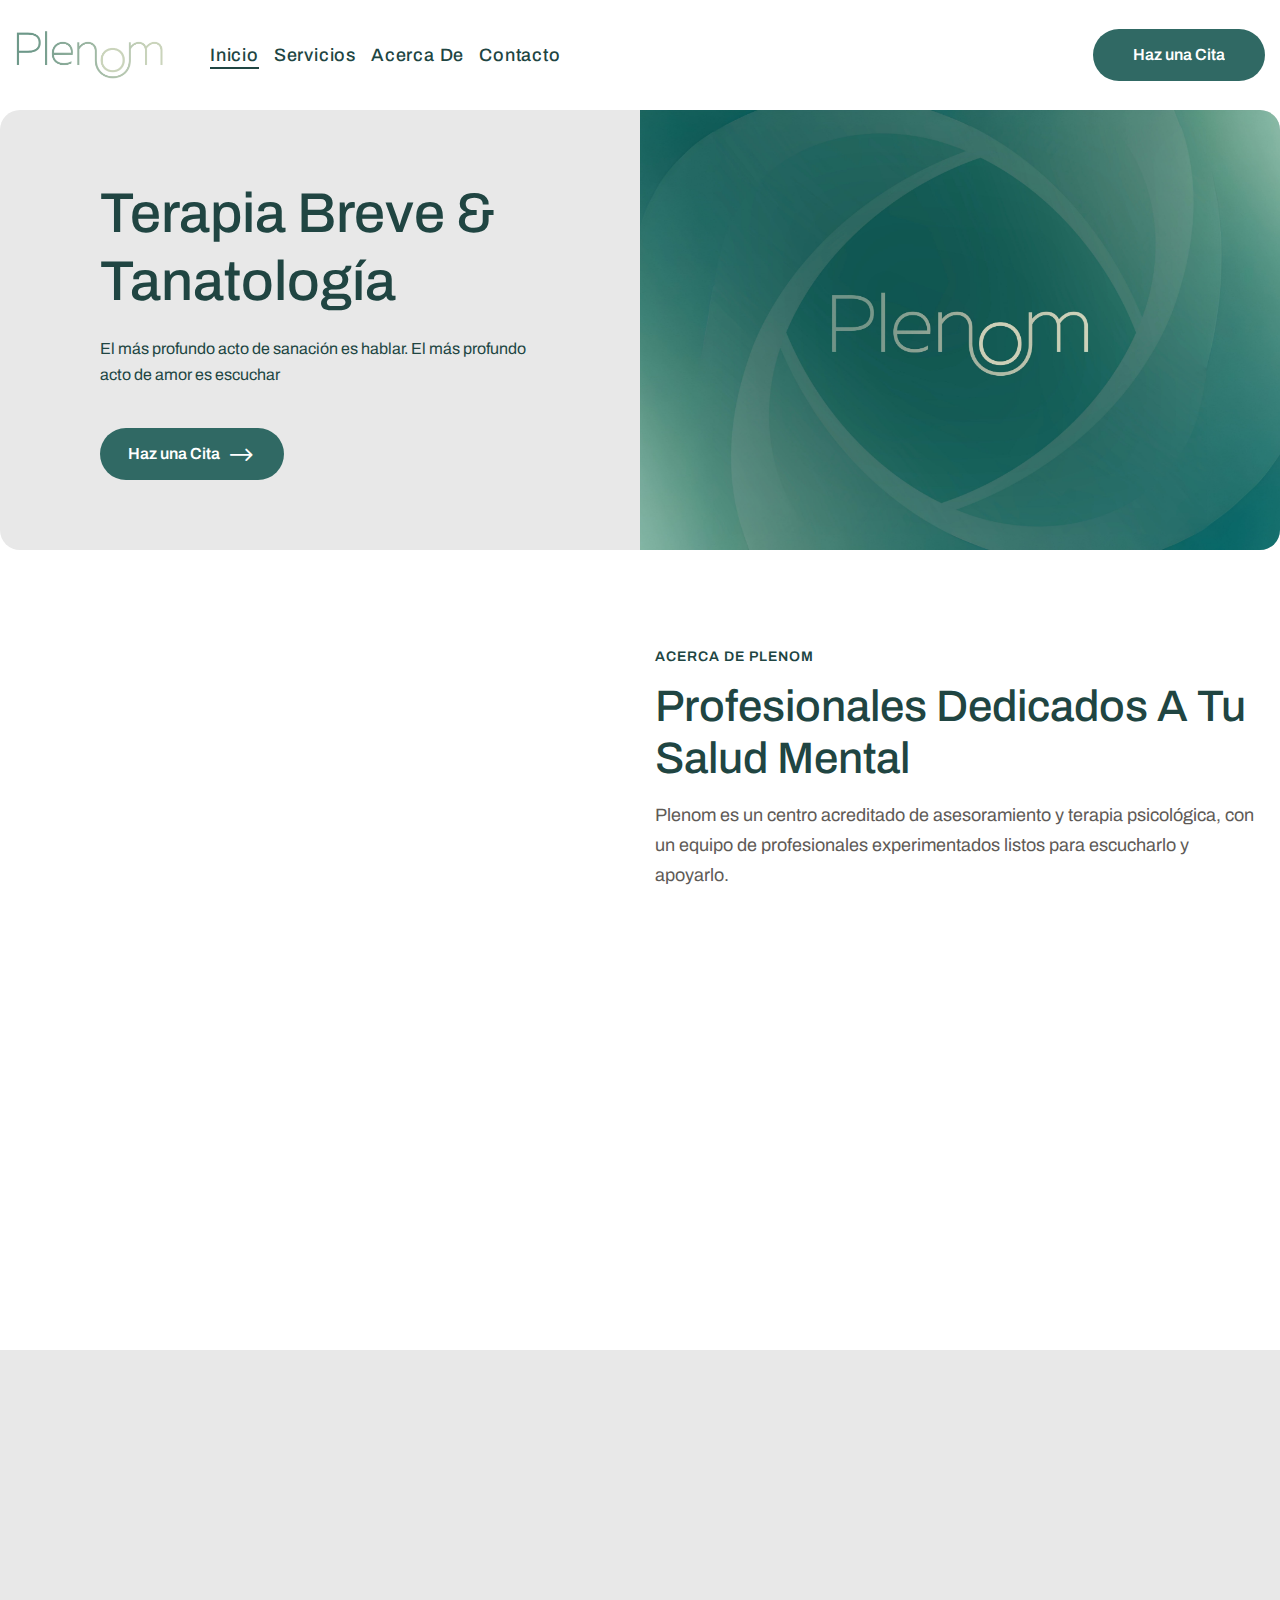
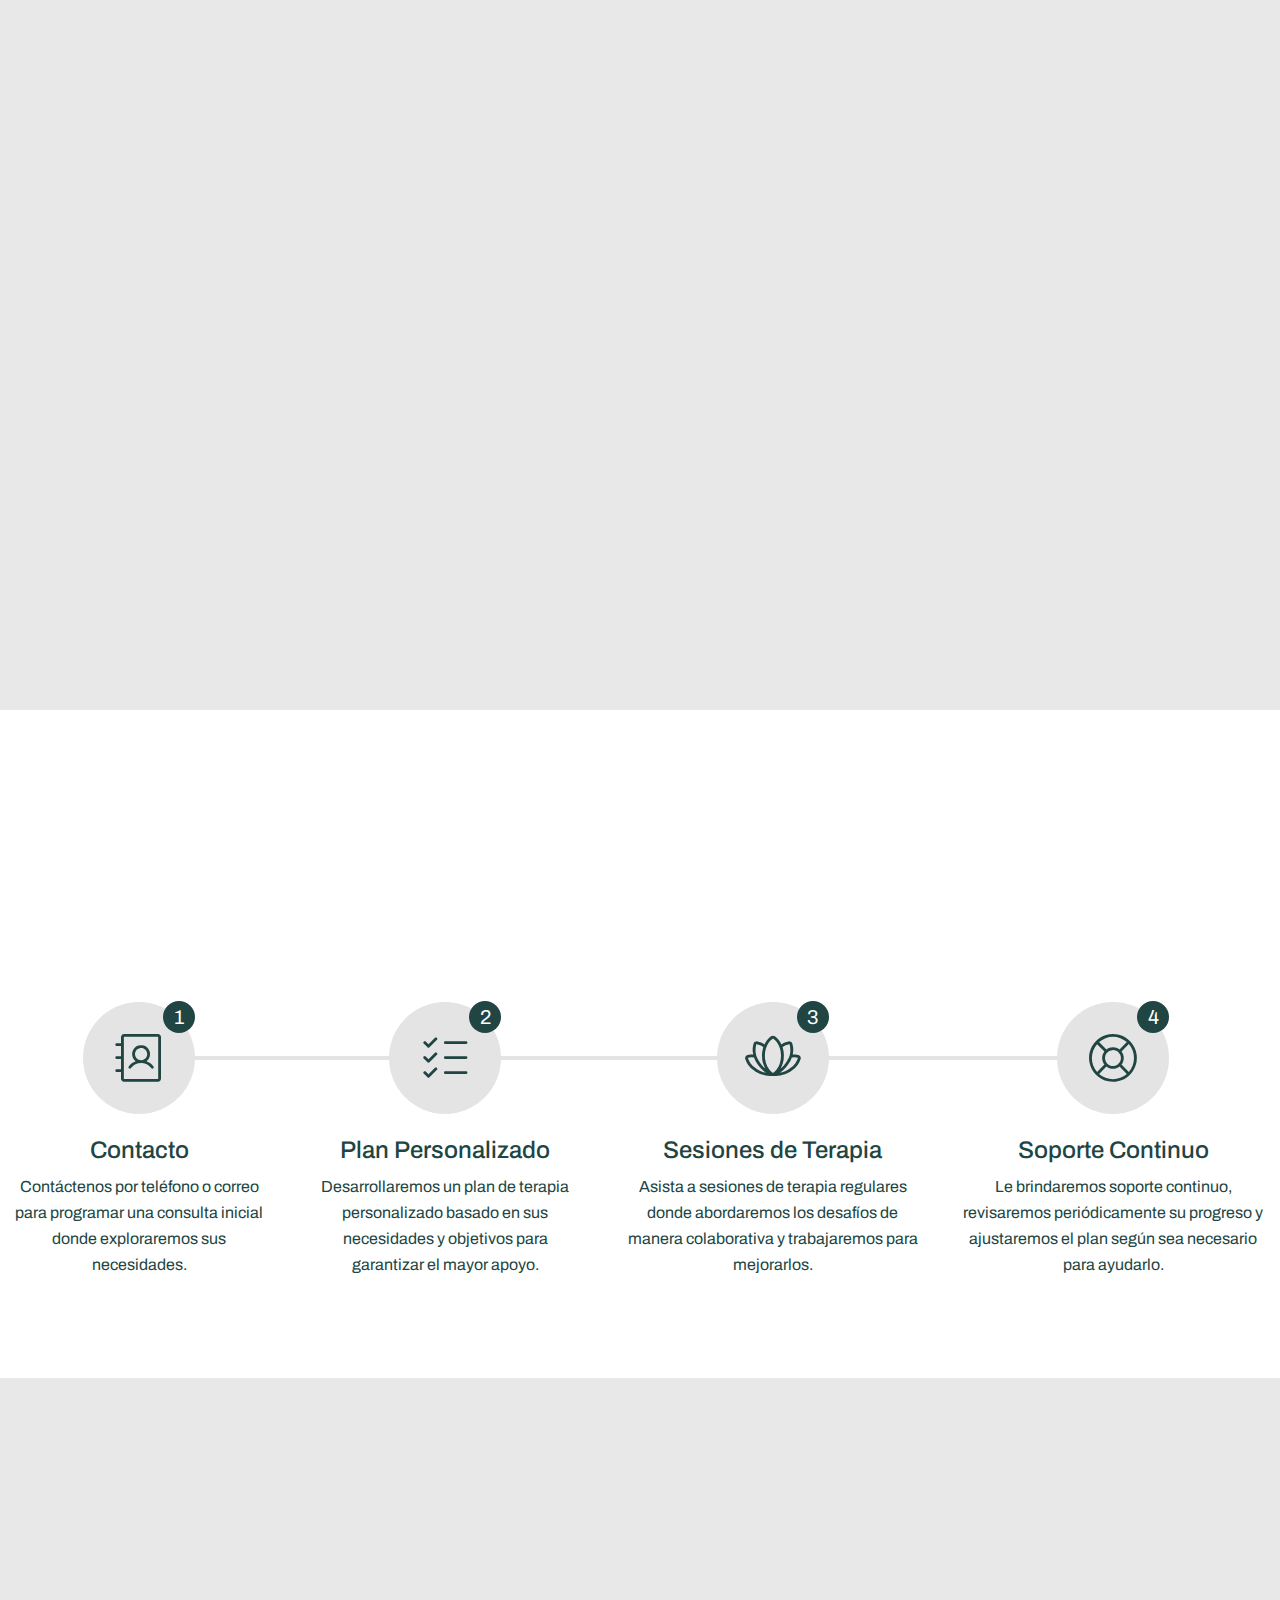
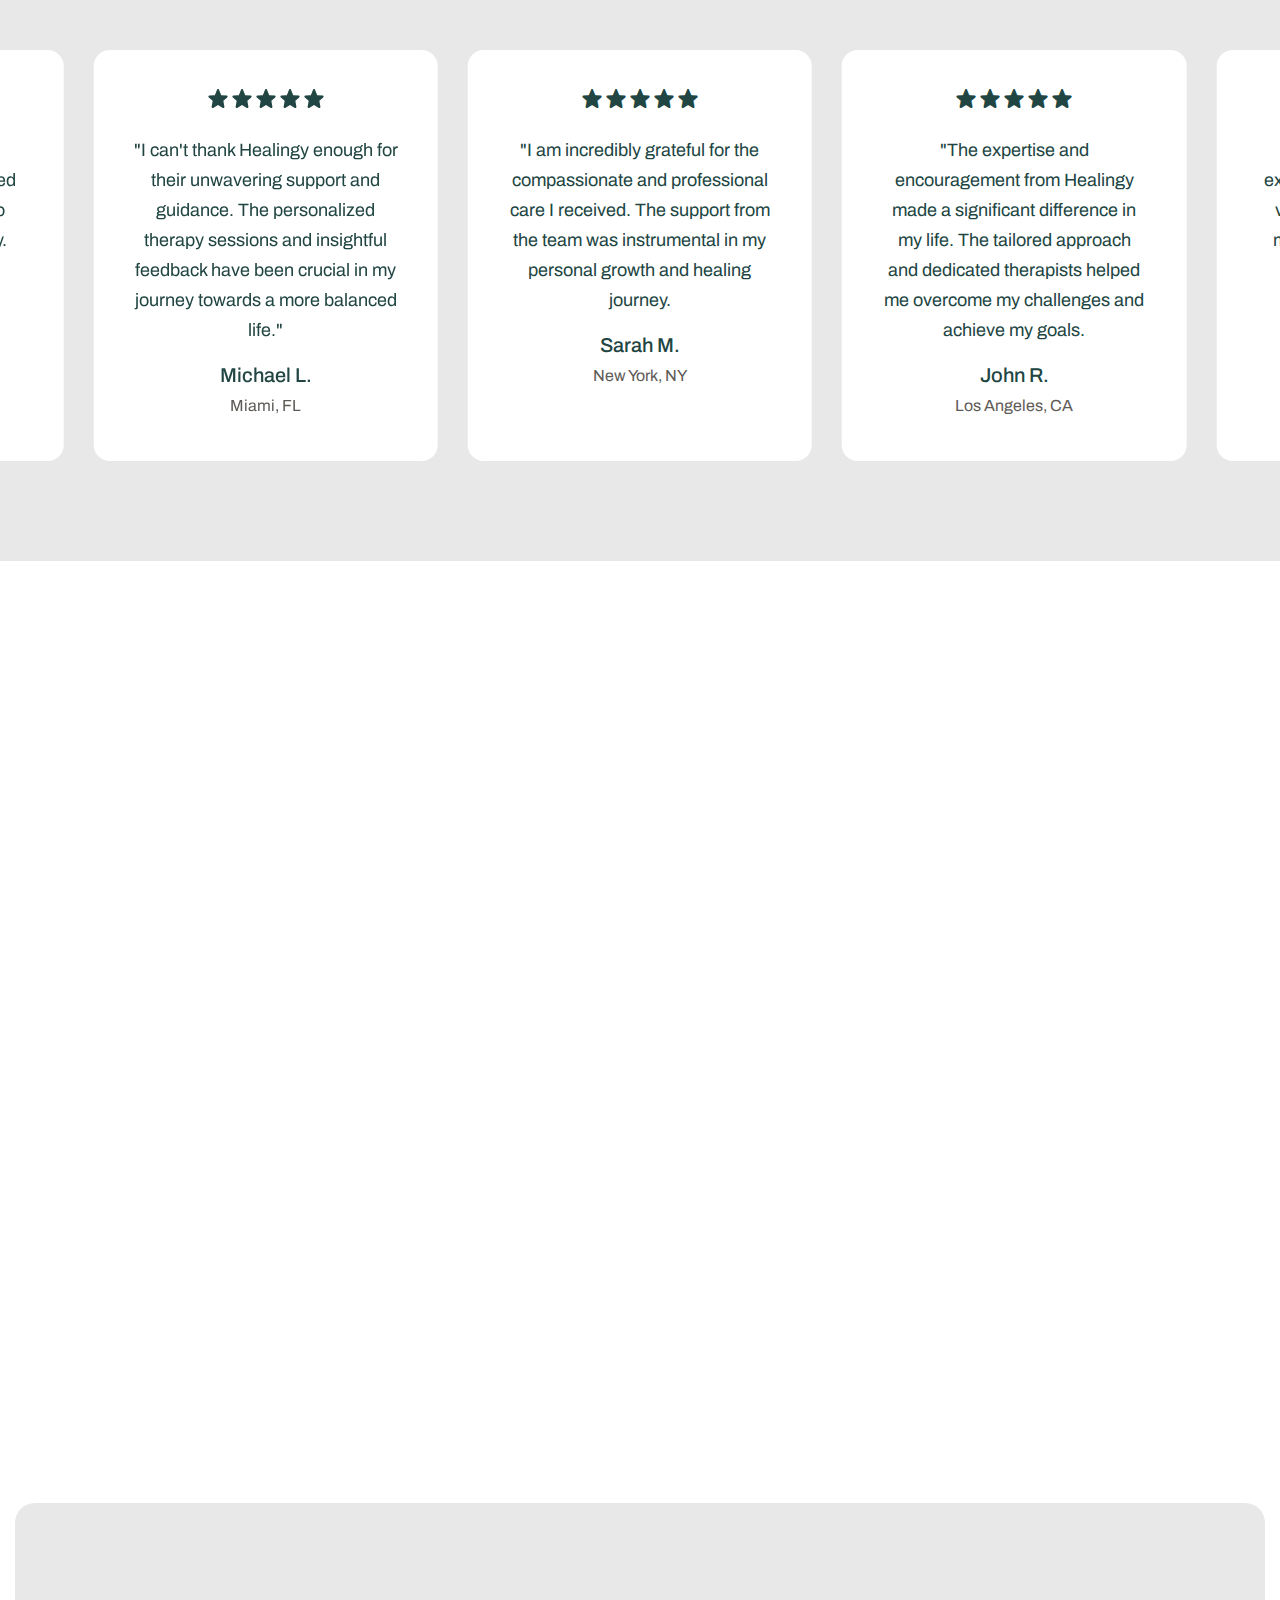
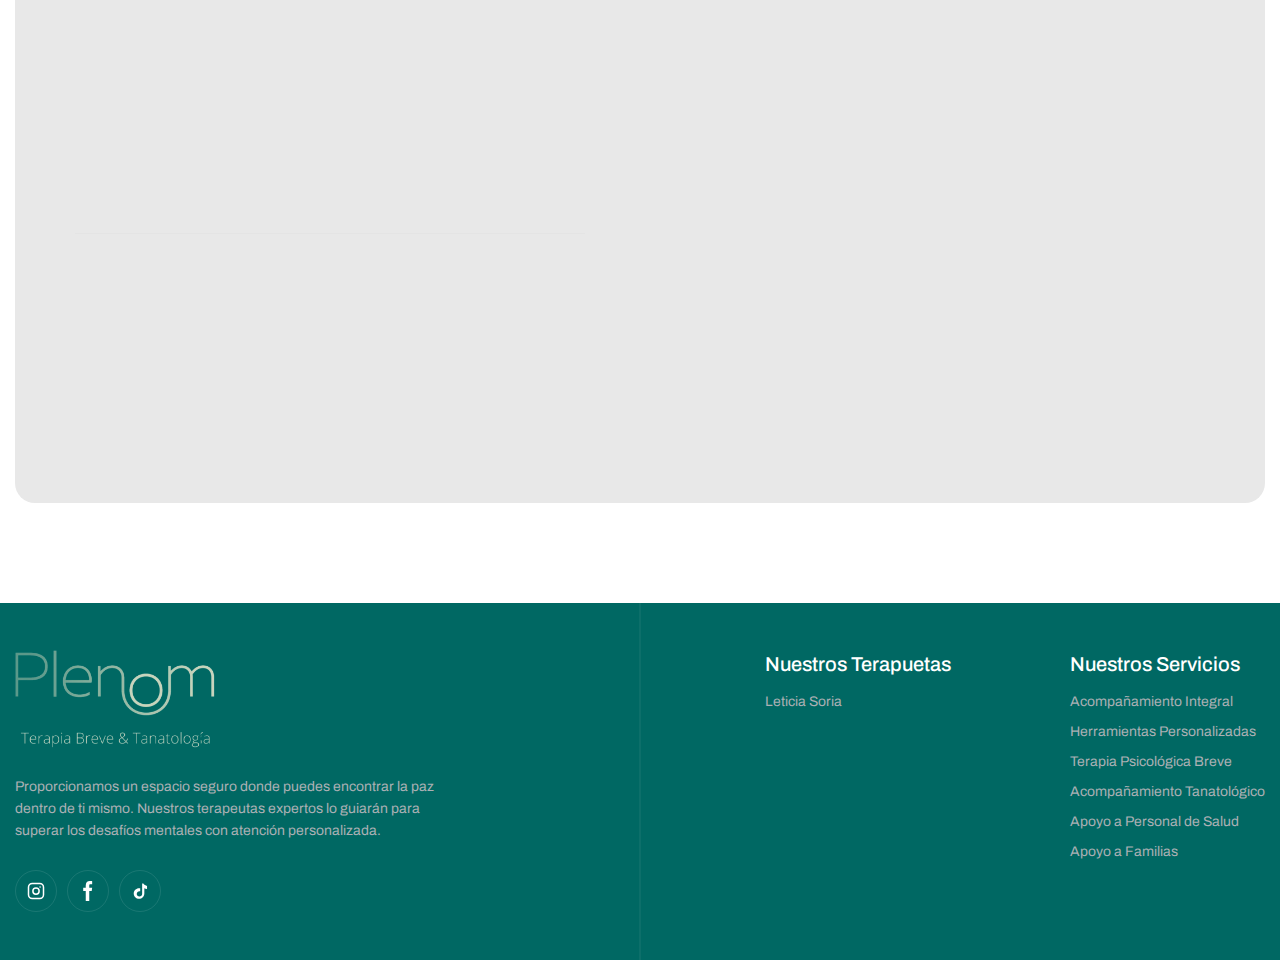
==== commit 7563607d: "Colore sy textos" ====
--- a/index.html
+++ b/index.html
@@ -10,7 +10,7 @@
     <!--[if IE
       ]><meta http-equiv="X-UA-Compatible" content="IE=edge,chrome=1"
     /><![endif]-->
-    <title>Healingy - Therapy & Counseling Psychologist HTML Template</title>
+    <title>Plenom - Terapia Breve & Tanatología</title>
     <meta
       name="description"
       content="Healingy is a website that specializes in providing therapy and counseling services to help clients address issues such as stress, anxiety, depression, and relationship challenges. The website offers personalized therapy approaches and online counseling programs, making it easy for individuals to access psychological support anytime and anywhere."
@@ -166,9 +166,10 @@
                     data-wow-delay="0s"
                   >
                     <img
+                      style="margin-top: 150px"
                       class="lazyload"
-                      data-src="images/page-title/home_2.jpg"
-                      src="images/page-title/home_2.jpg"
+                      data-src="images/page-title/home_2.png"
+                      src="images/page-title/home_2.png"
                       alt=""
                     />
                   </div>
@@ -181,7 +182,7 @@
                         data-wow-duration="1000"
                         data-wow-delay="0s"
                       >
-                        Acerca De Pleno
+                        Acerca De Plenom
                       </p>
                       <h3
                         class="wow fadeInUp"
@@ -195,12 +196,12 @@
                         data-wow-duration="1000"
                         data-wow-delay="0s"
                       >
-                        Pleno es un centro acreditado de asesoramiento y terapia
-                        psicológica, con un equipo de profesionales
+                        Plenom es un centro acreditado de asesoramiento y
+                        terapia psicológica, con un equipo de profesionales
                         experimentados listos para escucharlo y apoyarlo.
                       </p>
                     </div>
-                    <div class="wrap-icons-box-list">
+                    <div class="wrap-icons-box-list" style="color: white">
                       <div
                         class="icons-box-list effec-icon wow fadeInUp"
                         data-wow-duration="1000"
@@ -295,7 +296,7 @@
                     </p>
                   </div>
                   <a
-                    class="tf-btn style-default btn-color-white has-boder pd-26 wow fadeInUp"
+                    class="tf-btn style-default btn-color-secondary pd-28 wow fadeInUp"
                     data-wow-duration="1000"
                     data-wow-delay="0.1s"
                     href="our-service.html"
@@ -548,14 +549,15 @@
               data-wow-duration="1000"
               data-wow-delay="0s"
             >
-              What Our Clients Are Saying
+              Lo Que Dicen Nuestros Clientes
             </h3>
             <p
               class="description text-1 lh-30 wow fadeInUp"
               data-wow-duration="1000"
               data-wow-delay="0s"
             >
-              Hear firsthand accounts of healing and positive change.
+              Escuche relatos de primera mano sobre curación y cambios
+              positivos.
             </p>
           </div>
           <div class="swiper-container slider-testimonial-center">
@@ -700,113 +702,34 @@
                       <div
                         class="article-blog-item hover-img wow fadeInUp"
                         data-wow-duration="1000"
-                        data-wow-delay="0s"
+                        data-wow-delay="0.2s"
                       >
                         <div class="image-wrap">
-                          <a href="blog-details.html">
+                          <a href="taller_1.html">
                             <img
                               class="lazyload"
-                              data-src="images/blog/blog-1.jpg"
-                              src="images/blog/blog-1.jpg"
+                              data-src="images/talleres/taller_1.jpg"
+                              src="images/talleres/taller_1.jpg"
                               alt=""
                             />
                           </a>
                           <div class="date-time">
                             <div class="content">
-                              <p class="entry-day">12</p>
-                              <p class="entry-month fw-book">SEP</p>
+                              <p class="entry-day">27</p>
+                              <p class="entry-month fw-book">ENERO</p>
                             </div>
                           </div>
                         </div>
                         <div class="content">
-                          <p class="sub"><a href="#">Terapia</a></p>
+                          <p class="sub">
+                            <a href="taller_1.html">Terapia</a>
+                          </p>
                           <h5 class="title">
-                            <a href="blog-details.html"
-                              >Diplomado Bienestar Psicológico en Enfermedades
-                              Crónicas y Atención Integral del Duelo
-                            </a>
-                          </h5>
-                        </div>
-                        <a href="#" class="tf-btn-link">
-                          <span data-text="Read More">Leer Más</span>
-                          <i class="icon-ArrowRight"></i>
-                        </a>
-                      </div>
-                    </div>
-                    <div class="swiper-slide">
-                      <div
-                        class="article-blog-item hover-img wow fadeInUp"
-                        data-wow-duration="1000"
-                        data-wow-delay="0.1s"
-                      >
-                        <div class="image-wrap">
-                          <a href="blog-details.html">
-                            <img
-                              class="lazyload"
-                              data-src="images/blog/blog-3.jpg"
-                              src="images/blog/blog-3.jpg"
-                              alt=""
-                            />
-                          </a>
-                          <div class="date-time">
-                            <div class="content">
-                              <p class="entry-day">12</p>
-                              <p class="entry-month fw-book">SEP</p>
-                            </div>
-                          </div>
-                        </div>
-                        <div class="content">
-                          <p class="sub"><a href="#">Terapia</a></p>
-                          <h5 class="title">
-                            <a href="blog-details.html"
-                              >Taller Primeros Auxilios Psicológicos en
-                              Contextos Hospitalarios
-                            </a>
+                            <a href="taller_1.html">Viviendo con Sentido </a>
                           </h5>
                           <p>
-                            Explore how CBT techniques help manage stress and
-                            build resilience for a calmer life.
-                          </p>
-                        </div>
-                        <a href="#" class="tf-btn-link">
-                          <span data-text="Read More">Leer Más</span>
-                          <i class="icon-ArrowRight"></i>
-                        </a>
-                      </div>
-                    </div>
-                    <div class="swiper-slide">
-                      <div
-                        class="article-blog-item hover-img wow fadeInUp"
-                        data-wow-duration="1000"
-                        data-wow-delay="0.2s"
-                      >
-                        <div class="image-wrap">
-                          <a href="blog-details.html">
-                            <img
-                              class="lazyload"
-                              data-src="images/blog/blog-4.jpg"
-                              src="images/blog/blog-4.jpg"
-                              alt=""
-                            />
-                          </a>
-                          <div class="date-time">
-                            <div class="content">
-                              <p class="entry-day">14</p>
-                              <p class="entry-month fw-book">SEP</p>
-                            </div>
-                          </div>
-                        </div>
-                        <div class="content">
-                          <p class="sub"><a href="#">Terapia</a></p>
-                          <h5 class="title">
-                            <a href="blog-details.html"
-                              >Taller de Crecimiento en inteligencia emocional y
-                              profesional
-                            </a>
-                          </h5>
-                          <p>
-                            Find out how therapy can guide you through trauma
-                            recovery and foster long-term healing.
+                            Descubre como encontrar tu propósito y plenitud en
+                            tu vida cotidiana.
                           </p>
                         </div>
                         <a href="#" class="tf-btn-link">
@@ -862,22 +785,7 @@
                         data-wow-delay="0s"
                       >
                         <i class="icon-Envelope"></i>
-                        <a href="#">themesflat@gmail.com</a>
-                      </li>
-                      <li
-                        class="wow fadeInUp"
-                        data-wow-duration="1000"
-                        data-wow-delay="0s"
-                      >
-                        <i class="icon-PhoneCall"></i>1-333-345-6868
-                      </li>
-                      <li
-                        class="wow fadeInUp"
-                        data-wow-duration="1000"
-                        data-wow-delay="0s"
-                      >
-                        <i class="icon-MapPin"></i>101 E 129th St, East Chicago,
-                        IN 46312, US
+                        <a href="#">contactoplenom@gmail.com</a>
                       </li>
                     </ul>
                     <a
@@ -1001,79 +909,6 @@
                           fill="none"
                           xmlns="http://www.w3.org/2000/svg"
                         >
-                          <g clip-path="url(#clip0_11089_880)">
-                            <path
-                              d="M6.25 11.25L8.75 8.75L11.25 11.25L13.75 8.75"
-                              stroke="white"
-                              stroke-width="1.5"
-                              stroke-linecap="round"
-                              stroke-linejoin="round"
-                            />
-                            <path
-                              d="M6.24382 16.4932C7.81923 17.405 9.67248 17.7127 11.458 17.359C13.2436 17.0053 14.8396 16.0143 15.9484 14.5708C17.0573 13.1273 17.6033 11.3298 17.4847 9.51341C17.3662 7.69704 16.5911 5.98577 15.304 4.69866C14.0169 3.41156 12.3056 2.63646 10.4892 2.51789C8.67284 2.39932 6.87533 2.94537 5.43182 4.05422C3.98831 5.16308 2.99733 6.75906 2.64363 8.54461C2.28993 10.3302 2.59766 12.1834 3.50944 13.7588L2.5321 16.6768C2.49538 16.7869 2.49005 16.9051 2.51671 17.0181C2.54337 17.131 2.60097 17.2344 2.68306 17.3165C2.76514 17.3985 2.86847 17.4561 2.98145 17.4828C3.09443 17.5095 3.2126 17.5041 3.32273 17.4674L6.24382 16.4932Z"
-                              stroke="white"
-                              stroke-width="1.5"
-                              stroke-linecap="round"
-                              stroke-linejoin="round"
-                            />
-                          </g>
-                          <defs>
-                            <clipPath id="clip0_11089_880">
-                              <rect width="20" height="20" fill="white" />
-                            </clipPath>
-                          </defs>
-                        </svg>
-                      </a>
-                    </li>
-                    <li>
-                      <a href="#">
-                        <svg
-                          width="20"
-                          height="20"
-                          viewBox="0 0 20 20"
-                          fill="none"
-                          xmlns="http://www.w3.org/2000/svg"
-                        >
-                          <g clip-path="url(#clip0_11089_1677)">
-                            <path
-                              d="M3.75 3.125H7.5L16.25 16.875H12.5L3.75 3.125Z"
-                              stroke="white"
-                              stroke-width="1.5"
-                              stroke-linecap="round"
-                              stroke-linejoin="round"
-                            />
-                            <path
-                              d="M8.89687 11.2129L3.75 16.8746"
-                              stroke="white"
-                              stroke-width="1.5"
-                              stroke-linecap="round"
-                              stroke-linejoin="round"
-                            />
-                            <path
-                              d="M16.2484 3.125L11.1016 8.78672"
-                              stroke="white"
-                              stroke-width="1.5"
-                              stroke-linecap="round"
-                              stroke-linejoin="round"
-                            />
-                          </g>
-                          <defs>
-                            <clipPath id="clip0_11089_1677">
-                              <rect width="20" height="20" fill="white" />
-                            </clipPath>
-                          </defs>
-                        </svg>
-                      </a>
-                    </li>
-                    <li>
-                      <a href="#"
-                        ><svg
-                          width="20"
-                          height="20"
-                          viewBox="0 0 20 20"
-                          fill="none"
-                          xmlns="http://www.w3.org/2000/svg"
-                        >
                           <g clip-path="url(#clip0_11089_891)">
                             <path
                               d="M10 13.125C11.7259 13.125 13.125 11.7259 13.125 10C13.125 8.27411 11.7259 6.875 10 6.875C8.27411 6.875 6.875 8.27411 6.875 10C6.875 11.7259 8.27411 13.125 10 13.125Z"
@@ -1103,94 +938,48 @@
                       </a>
                     </li>
                     <li>
-                      <a href="#"
-                        ><svg
+                      <a href="#">
+                        <svg
                           width="20"
                           height="20"
                           viewBox="0 0 20 20"
                           fill="none"
                           xmlns="http://www.w3.org/2000/svg"
                         >
-                          <g clip-path="url(#clip0_11089_897)">
-                            <path
-                              d="M7.5 11.875C7.5 12.9102 8.61953 13.75 10 13.75C11.3805 13.75 12.5 12.9102 12.5 11.875C12.5 9.375 7.63906 10.3125 7.63906 8.125C7.63906 7.08984 8.61953 6.25 10 6.25C11.0352 6.25 11.8461 6.71875 12.1875 7.39531"
-                              stroke="white"
-                              stroke-width="1.5"
-                              stroke-linecap="round"
-                              stroke-linejoin="round"
-                            />
-                            <path
-                              d="M16.7185 11.4602C17.2734 12.1819 17.5469 13.0809 17.4877 13.9894C17.4286 14.8978 17.0411 15.7538 16.3973 16.3976C15.7536 17.0413 14.8976 17.4289 13.9891 17.488C13.0806 17.5471 12.1817 17.2737 11.4599 16.7188C10.3352 16.9619 9.16735 16.9191 8.06341 16.5941C6.95947 16.2692 5.95465 15.6726 5.14094 14.8589C4.32722 14.0452 3.7306 13.0403 3.40567 11.9364C3.08074 10.8325 3.03789 9.66466 3.28103 8.53987C2.72612 7.81813 2.45272 6.91917 2.51182 6.01069C2.57093 5.10221 2.95851 4.24626 3.60226 3.6025C4.24601 2.95875 5.10197 2.57117 6.01045 2.51207C6.91893 2.45296 7.81789 2.72636 8.53963 3.28128C9.66441 3.03813 10.8322 3.08098 11.9362 3.40591C13.0401 3.73084 14.0449 4.32747 14.8586 5.14118C15.6723 5.9549 16.269 6.95971 16.5939 8.06365C16.9188 9.16759 16.9617 10.3354 16.7185 11.4602Z"
-                              stroke="white"
-                              stroke-width="1.5"
-                              stroke-linecap="round"
-                              stroke-linejoin="round"
-                            />
-                          </g>
-                          <defs>
-                            <clipPath id="clip0_11089_897">
-                              <rect width="20" height="20" fill="white" />
-                            </clipPath>
-                          </defs>
+                          <path
+                            d="M12.5 3.33325H14.1667V0.208252C13.8983 0.172586 12.9133 0.083252 11.7733 0.083252C9.3925 0.083252 7.75 1.55825 7.75 4.41659V6.66658H5.20837V9.99992H7.75V19.9999H11.25V9.99992H13.7167L14.1667 6.66658H11.25V4.74992C11.25 3.79159 11.5 3.33325 12.5 3.33325Z"
+                            fill="white"
+                          />
                         </svg>
                       </a>
                     </li>
                     <li>
-                      <a href="#"
-                        ><svg
+                      <a href="#">
+                        <svg
                           width="20"
                           height="20"
                           viewBox="0 0 20 20"
                           fill="none"
                           xmlns="http://www.w3.org/2000/svg"
                         >
-                          <g clip-path="url(#clip0_11089_902)">
-                            <path
-                              d="M6.24939 10.5366L13.301 16.7186C13.3822 16.7903 13.4806 16.8396 13.5867 16.8618C13.6927 16.8839 13.8027 16.8781 13.9058 16.845C14.0089 16.8118 14.1016 16.7524 14.1749 16.6726C14.2481 16.5928 14.2994 16.4953 14.3236 16.3897L17.4994 2.59521C17.5025 2.58138 17.5018 2.56696 17.4973 2.55351C17.4928 2.54006 17.4848 2.52807 17.474 2.51884C17.4633 2.50961 17.4502 2.50348 17.4362 2.5011C17.4223 2.49873 17.4079 2.5002 17.3947 2.50537L1.56189 8.70146C1.4636 8.73929 1.38023 8.80798 1.3243 8.89722C1.26837 8.98646 1.2429 9.09143 1.2517 9.19638C1.26051 9.30133 1.30312 9.4006 1.37313 9.47927C1.44315 9.55794 1.5368 9.61178 1.64001 9.63271L6.24939 10.5366Z"
-                              stroke="white"
-                              stroke-width="1.5"
-                              stroke-linecap="round"
-                              stroke-linejoin="round"
-                            />
-                            <path
-                              d="M6.25 10.5375L17.4539 2.50781"
-                              stroke="white"
-                              stroke-width="1.5"
-                              stroke-linecap="round"
-                              stroke-linejoin="round"
-                            />
-                            <path
-                              d="M9.71641 13.577L7.325 16.0582C7.23859 16.1479 7.12737 16.2097 7.00561 16.2357C6.88384 16.2617 6.75708 16.2507 6.64157 16.2042C6.52607 16.1577 6.42709 16.0778 6.35732 15.9747C6.28755 15.8715 6.25018 15.7499 6.25 15.6254V10.5371"
-                              stroke="white"
-                              stroke-width="1.5"
-                              stroke-linecap="round"
-                              stroke-linejoin="round"
-                            />
-                          </g>
-                          <defs>
-                            <clipPath id="clip0_11089_902">
-                              <rect width="20" height="20" fill="white" />
-                            </clipPath>
-                          </defs>
+                          <path
+                            d="M13.3333 2.5C13.7832 3.13389 14.3328 3.67771 14.9624 4.10814C15.592 4.53857 16.2932 4.84843 17.0333 5.02333V7.9C16.0968 7.90656 15.1715 7.69035 14.3333 7.27V12.5C14.3333 13.9007 13.7711 15.2436 12.771 16.2437C11.7709 17.2437 10.428 17.8059 9.02733 17.8059C7.62664 17.8059 6.28377 17.2437 5.28372 16.2437C4.28368 15.2436 3.72144 13.9007 3.72144 12.5C3.72144 11.0993 4.28368 9.75642 5.28372 8.75637C6.28377 7.75633 7.62664 7.19408 9.02733 7.19408C9.41896 7.19408 9.80614 7.23353 10.1833 7.31167V10.2783C9.93999 10.2091 9.68996 10.1737 9.43826 10.1738C8.71841 10.1738 8.02756 10.4574 7.52252 10.9625C7.01747 11.4675 6.73383 12.1584 6.73383 12.8783C6.73383 13.5982 7.01747 14.2891 7.52252 14.7942C8.02756 15.2992 8.71841 15.5828 9.43826 15.5828C10.1581 15.5828 10.849 15.2992 11.354 14.7942C11.859 14.2891 12.1427 13.5982 12.1427 12.8783V2.5H13.3333Z"
+                            fill="white"
+                          />
                         </svg>
                       </a>
                     </li>
                   </ul>
                 </div>
+
                 <div class="footer-right">
                   <div class="wrap-footer-menu-list">
                     <div class="footer-menu-list footer-col-block">
-                      <h6 class="title title-desktop">Nuestros Terapistas</h6>
-                      <h6 class="title title-mobile">Nuestros Terapistas</h6>
+                      <h6 class="title title-desktop">Nuestros Terapuetas</h6>
+                      <h6 class="title title-mobile">Nuestros Terapuetas</h6>
                       <ul class="tf-collapse-content">
                         <li>
-                          <a href="therapists-details.html">Annette Black</a>
-                        </li>
-                        <li>
-                          <a href="therapists-details.html">Jane Cooper</a>
-                        </li>
-                        <li>
-                          <a href="therapists-details.html">Brooklyn Simmons</a>
+                          <a href="therapists-details.html">Leticia Soria</a>
                         </li>
                       </ul>
                     </div>
@@ -1200,29 +989,36 @@
                       <ul class="tf-collapse-content">
                         <li>
                           <a href="service-details.html"
-                            >Individual Counseling</a
+                            >Acompañamiento Integral</a
                           >
                         </li>
                         <li>
-                          <a href="service-details.html">Family Therapy</a>
+                          <a href="service-details.html"
+                            >Herramientas Personalizadas</a
+                          >
                         </li>
                         <li>
-                          <a href="service-details.html">Couples Therapy</a>
+                          <a href="service-details.html"
+                            >Terapia Psicológica Breve</a
+                          >
                         </li>
                         <li>
-                          <a href="service-details.html">Group Therapy</a>
+                          <a href="service-details.html"
+                            >Acompañamiento Tanatológico</a
+                          >
+                        </li>
+                        <li>
+                          <a href="service-details.html"
+                            >Apoyo a Personal de Salud</a
+                          >
+                        </li>
+                        <li>
+                          <a href="service-details.html">Apoyo a Familias</a>
                         </li>
                       </ul>
                     </div>
                   </div>
                 </div>
-              </div>
-              <div class="footer-bottom">
-                <p>Copyright © 2025 Pleno</p>
-                <ul class="content-right">
-                  <li><a href="shop.html">Terms Of Services</a></li>
-                  <li><a href="contact-us.html"> Privacy Policy</a></li>
-                </ul>
               </div>
             </div>
           </div>
@@ -1241,7 +1037,13 @@
     >
       <div class="offcanvas-header top-nav-mobile">
         <div class="offcanvas-title">
-          <a href="index.html"><img src="images/logo/logo@2x.png" alt="" /></a>
+          <a href="index.html"
+            ><img
+              style="padding-top: 10px; padding-left: 5px"
+              width="150"
+              src="images/logo/logo_pleno.png"
+              alt=""
+          /></a>
         </div>
         <div data-bs-dismiss="offcanvas" aria-label="Close">
           <i class="icon-close"></i>
@@ -1250,46 +1052,18 @@
       <div class="offcanvas-body inner-mobile-nav">
         <div class="mb-body">
           <ul id="menu-mobile-menu">
-            <li
-              class="menu-item menu-item-has-children-mobile current-menu-item"
-            >
+            <li class="menu-item current-menu-item">
               <a
                 href="#dropdown-menu-one"
-                class="item-menu-mobile collapsed"
-                data-bs-toggle="collapse"
+                class="item-menu-mobile"
                 aria-expanded="true"
                 aria-controls="dropdown-menu-one"
               >
-                Home
+                Inicio
               </a>
-              <div
-                id="dropdown-menu-one"
-                class="collapse"
-                data-bs-parent="#menu-mobile-menu"
-              >
-                <ul class="sub-mobile">
-                  <li class="menu-item">
-                    <a href="index.html">Homepage 01</a>
-                  </li>
-                  <li class="menu-item">
-                    <a href="home-02.html">Homepage 02</a>
-                  </li>
-                  <li class="menu-item">
-                    <a href="home-03.html">Homepage 03</a>
-                  </li>
-                  <li class="menu-item current-item">
-                    <a href="home-04.html">Homepage 04</a>
-                  </li>
-                  <li class="menu-item">
-                    <a href="home-silde-text-scroll.html"
-                      >Home silde text scroll</a
-                    >
-                  </li>
-                </ul>
-              </div>
             </li>
             <li class="menu-item">
-              <a href="about.html" class="item-menu-mobile"> About</a>
+              <a href="about.html" class="item-menu-mobile">Acerca De</a>
             </li>
             <li class="menu-item menu-item-has-children-mobile">
               <a
@@ -1299,7 +1073,7 @@
                 aria-expanded="true"
                 aria-controls="dropdown-menu-two"
               >
-                Services
+                Servicios
               </a>
               <div
                 id="dropdown-menu-two"
@@ -1308,121 +1082,35 @@
               >
                 <ul class="sub-mobile">
                   <li class="menu-item">
-                    <a href="our-service.html">Our Service</a>
+                    <a href="service-details.html">Acompañamiento Integral</a>
                   </li>
                   <li class="menu-item">
-                    <a href="service-details.html">Service Details</a>
+                    <a href="service-details.html"
+                      >Herramientas Personalizadas</a
+                    >
+                  </li>
+                  <li class="menu-item">
+                    <a href="service-details.html">Terapia Psicológica Breve</a>
+                  </li>
+                  <li class="menu-item">
+                    <a href="service-details.html"
+                      >Acompañamiento Tanatológico</a
+                    >
+                  </li>
+                  <li class="menu-item">
+                    <a href="service-details.html">Apoyo a Personal de Salud</a>
+                  </li>
+                  <li class="menu-item">
+                    <a href="service-details.html">Apoyo a Familias</a>
                   </li>
                 </ul>
               </div>
             </li>
+
             <li class="menu-item">
-              <a href="our-therapists.html" class="item-menu-mobile">
-                Therapists</a
-              >
-            </li>
-            <li class="menu-item menu-item-has-children-mobile">
-              <a
-                href="#dropdown-menu-three"
-                class="item-menu-mobile collapsed"
-                data-bs-toggle="collapse"
-                aria-expanded="true"
-                aria-controls="dropdown-menu-three"
-              >
-                Pages
-              </a>
-              <div
-                id="dropdown-menu-three"
-                class="collapse"
-                data-bs-parent="#menu-mobile-menu"
-              >
-                <ul class="sub-mobile">
-                  <li class="menu-item menu-item-has-children-mobile-2">
-                    <a
-                      href="#sub-product-one"
-                      class="item-menu-mobile collapsed"
-                      data-bs-toggle="collapse"
-                      aria-expanded="true"
-                      aria-controls="sub-product-one"
-                      >Shop</a
-                    >
-                    <div id="sub-product-one" class="collapse">
-                      <ul class="sub-mobile">
-                        <li class="menu-item">
-                          <a href="our-product.html" class="item-menu-mobile">
-                            Shop Product</a
-                          >
-                        </li>
-                        <li class="menu-item">
-                          <a href="shop-cart.html" class="item-menu-mobile">
-                            Shop Cart</a
-                          >
-                        </li>
-                        <li class="menu-item">
-                          <a
-                            href="shop-check-out.html"
-                            class="item-menu-mobile"
-                          >
-                            Check Out</a
-                          >
-                        </li>
-                        <li class="menu-item">
-                          <a
-                            href="product-details.html"
-                            class="item-menu-mobile"
-                          >
-                            Shop Details</a
-                          >
-                        </li>
-                      </ul>
-                    </div>
-                  </li>
-
-                  <li class="menu-item">
-                    <a href="book-appointment.html">Appointment</a>
-                  </li>
-                </ul>
-              </div>
-            </li>
-            <li class="menu-item menu-item-has-children-mobile">
-              <a
-                href="#dropdown-menu-four"
-                class="item-menu-mobile collapsed"
-                data-bs-toggle="collapse"
-                aria-expanded="true"
-                aria-controls="dropdown-menu-four"
-              >
-                Blogs
-              </a>
-              <div
-                id="dropdown-menu-four"
-                class="collapse"
-                data-bs-parent="#menu-mobile-menu"
-              >
-                <ul class="sub-mobile">
-                  <li class="menu-item">
-                    <a href="blog-grid.html">Blog Grid</a>
-                  </li>
-                  <li class="menu-item">
-                    <a href="blog-details.html">Blog Details 1</a>
-                  </li>
-                  <li class="menu-item">
-                    <a href="blog-details-2.html">Blog Details 2</a>
-                  </li>
-                </ul>
-              </div>
-            </li>
-            <li class="menu-item">
-              <a href="contact-us.html" class="tem-menu-mobile"> Contact</a>
+              <a href="contact-us.html" class="tem-menu-mobile">Contacto</a>
             </li>
           </ul>
-          <div class="support">
-            <a href="#" class="text-need"> Need help?</a>
-            <ul class="mb-info">
-              <li>Call Us Now: <span class="number">1-555-678-8888</span></li>
-              <li>Support 24/7: <a href="#">themesflat@gmail.com</a></li>
-            </ul>
-          </div>
         </div>
       </div>
     </div>
--- a/css/styles.css
+++ b/css/styles.css
@@ -22,11 +22,11 @@
 :root {
   --Black: #000000;
   --White: #ffffff;
-  --Primary: #306964;
-  --Secondary: #e4e9e5;
-  --Third: #f3736e;
+  --Primary: #204542;
+  --Secondary: #306964;
+  --Third: #f1c88c;
   --Four: #c72929;
-  --Color-1: #f5f1ed;
+  --Color-1: #e8e8e8;
   --Color-3: #5e5a56;
   --Color-4: #006863;
   --Outline: #e4e4e4;
@@ -1045,7 +1045,7 @@
   display: flex;
   justify-content: space-between;
   align-items: center;
-  max-width: 1440px;
+  max-width: 1320px;
 }
 #header-main .header-inner-wrap .header-logo {
   padding: 30px 0;
@@ -1958,6 +1958,7 @@
   width: max-content;
   font-size: 16px;
   font-weight: 600;
+  color: white;
   -webkit-transition: all 300ms ease-in-out;
   transition: all 300ms ease-in-out;
   overflow: hidden;
@@ -2031,7 +2032,7 @@
   overflow: hidden;
   z-index: 2;
   gap: 6px;
-  color: var(--Primary);
+  color: var(--White);
   -webkit-transition: all 0.3s ease;
   -moz-transition: all 0.3s ease;
   -ms-transition: all 0.3s ease;
@@ -4509,12 +4510,7 @@
   border: 1px solid var(--Border);
   border-radius: 999px;
 }
-.tf-social li a:hover {
-  background-color: var(--Secondary);
-}
-.tf-social li a:hover svg path {
-  stroke: var(--Primary);
-}
+
 .tf-social.style-1 {
   gap: 12px;
 }
@@ -4677,7 +4673,7 @@
   transition: all 0.3s ease;
 }
 .service-item:hover {
-  background-color: var(--Secondary);
+  background-color: var(--Third);
   box-shadow: 0px 10px 25px rgba(54, 95, 104, 0.1);
 }
 .service-item.style-2 {
@@ -4809,27 +4805,27 @@
     .process-item.style-has-icon.style-no-line
   ):hover
   .item {
-  background-color: var(--Secondary);
+  background-color: var(--Third);
 }
 .process-item.style-has-icon:not(
     .process-item.style-has-icon.style-no-line
   ):hover
   .line {
-  background-color: var(--Secondary);
+  background-color: var(--Third);
 }
 .process-item.style-has-icon:not(
     .process-item.style-has-icon.style-no-line
   ):hover
   ~ .process-item
   .item {
-  background-color: var(--Secondary);
+  background-color: var(--Third);
 }
 .process-item.style-has-icon:not(
     .process-item.style-has-icon.style-no-line
   ):hover
   ~ .process-item
   .line {
-  background-color: var(--Secondary);
+  background-color: var(--Third);
 }
 .process-item.style-has-icon .item {
   width: 112px;
@@ -6258,7 +6254,7 @@
 /*page-title-homepage-2
 ------------------------------------------------------------------------------*/
 .page-title-homepage-2 {
-  max-width: 1440px;
+  max-width: 1290px;
   margin: 0 auto;
   background-color: var(--Color-1);
   border-radius: 20px;
